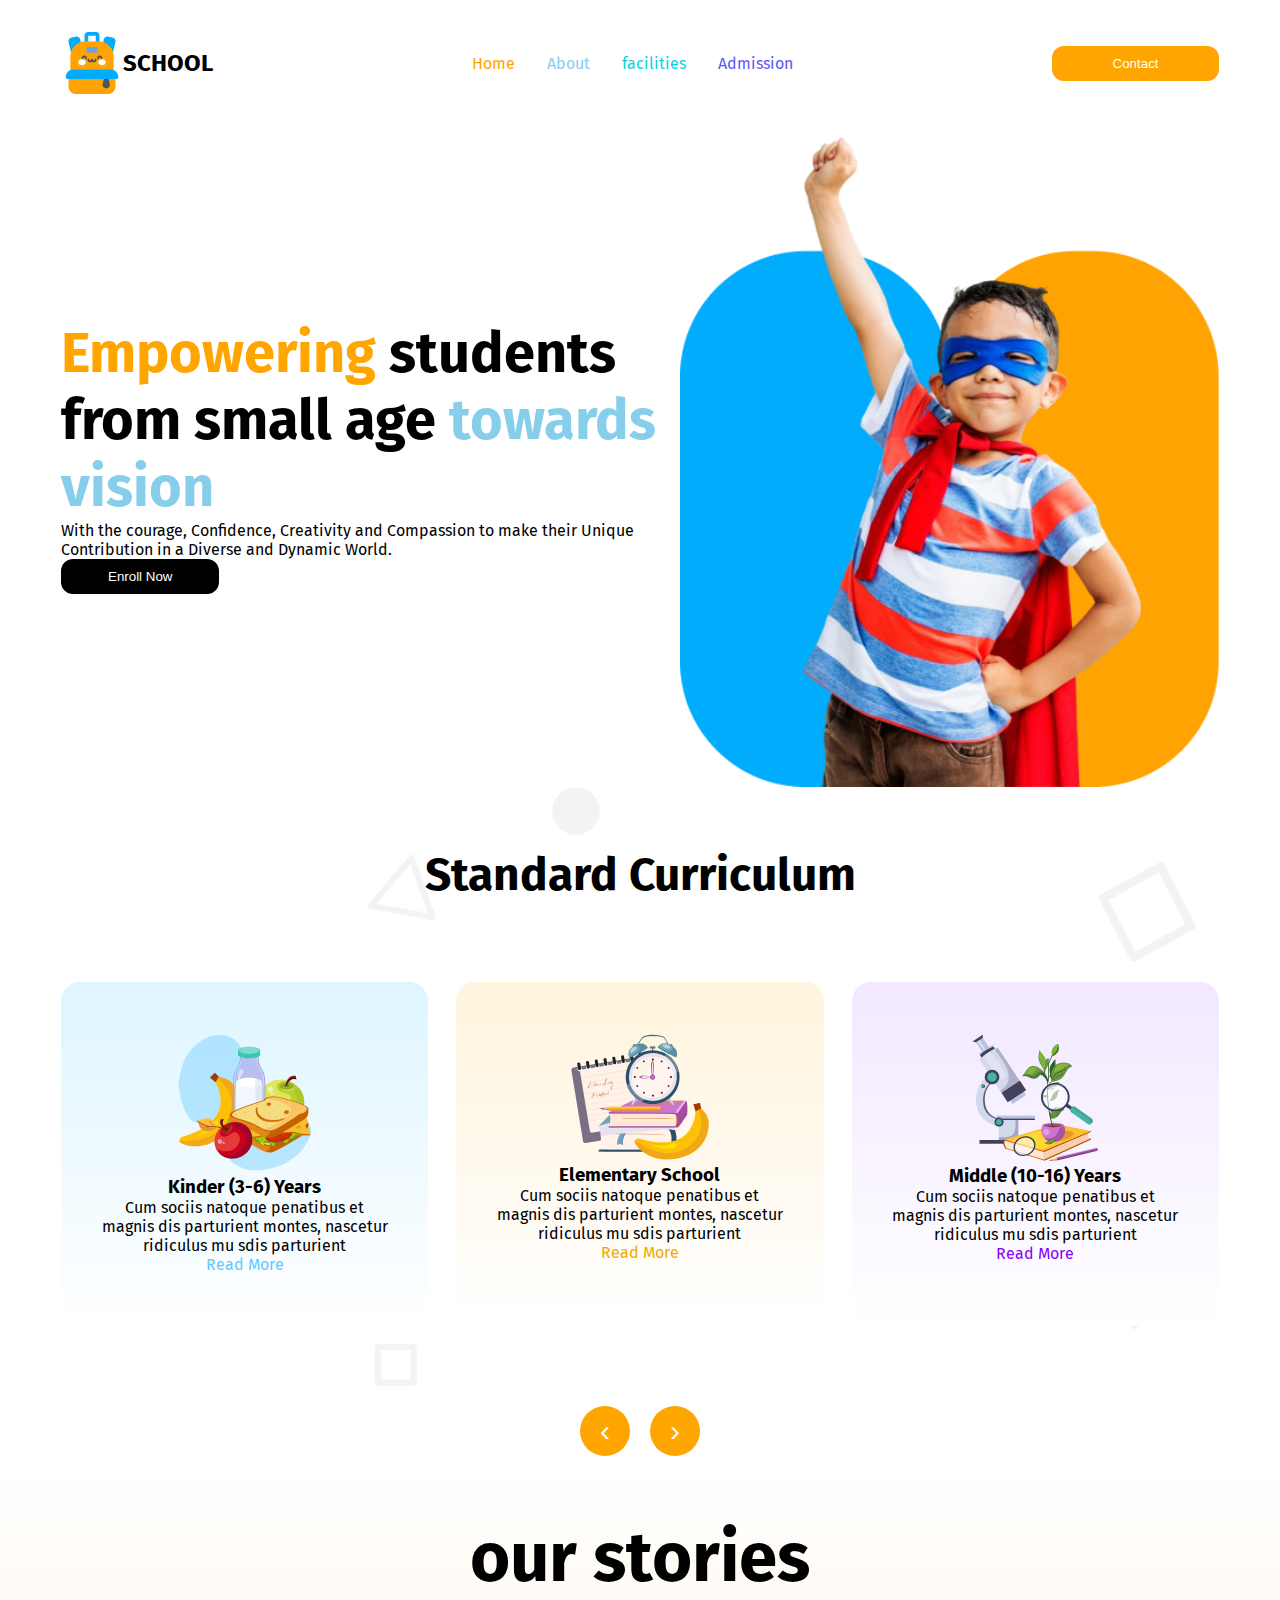
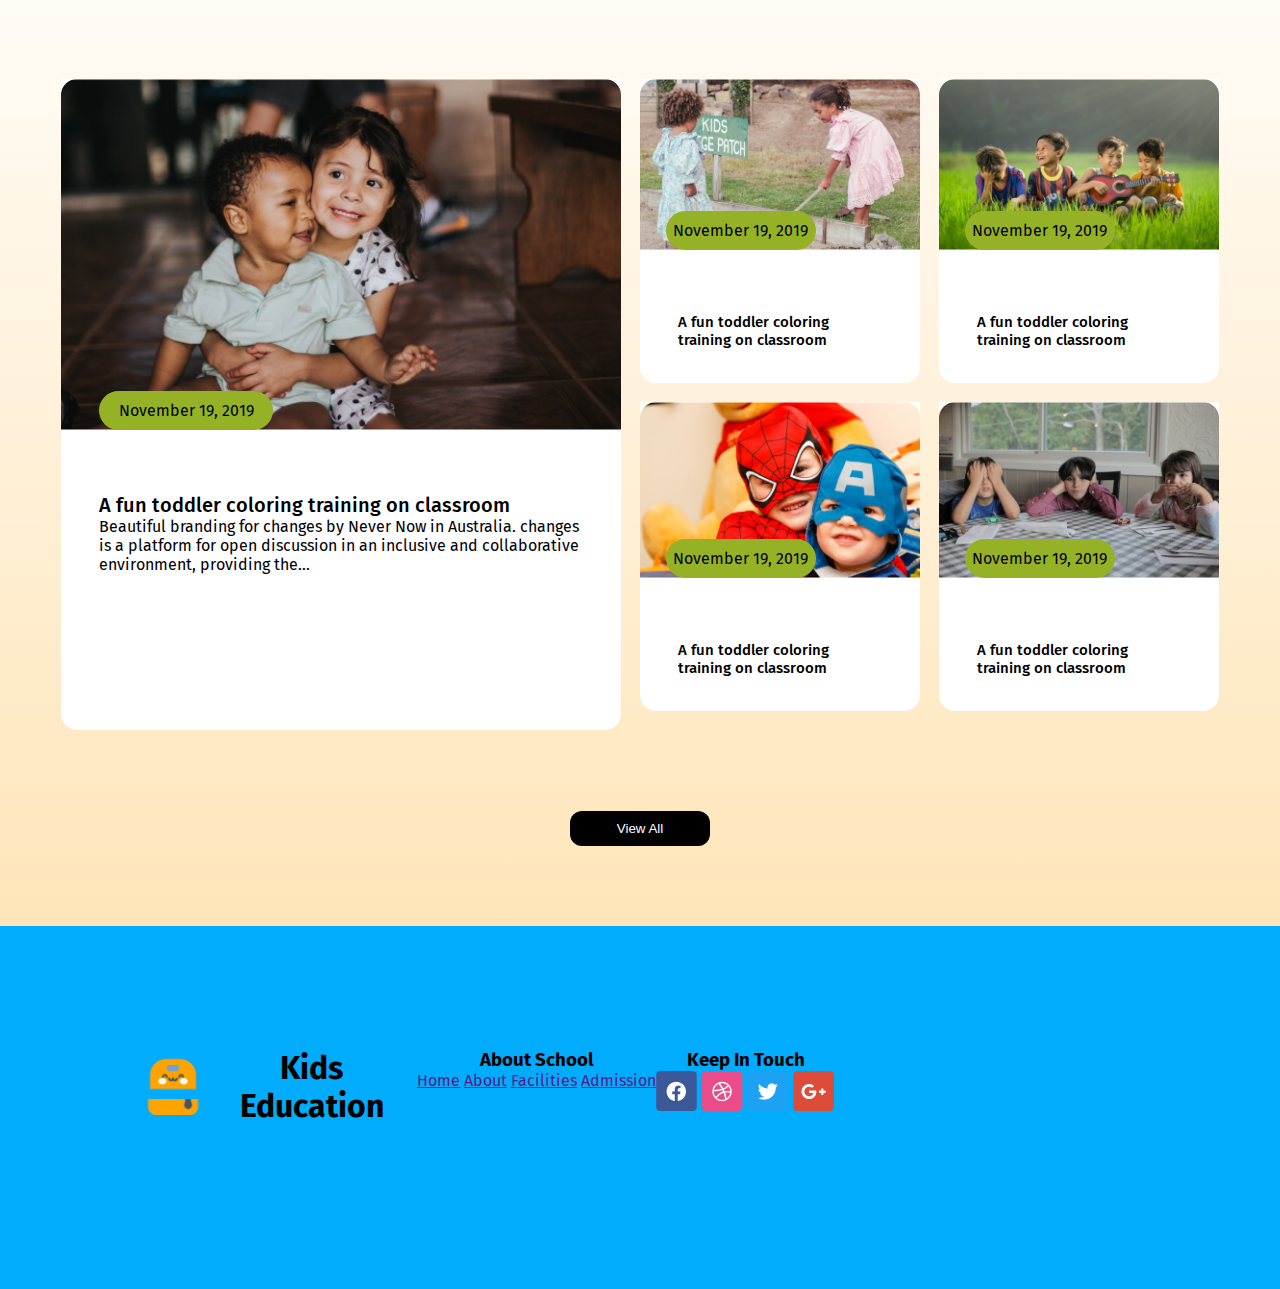
==== index.html @ e62cd3e9 "deployed" ====
<!DOCTYPE html>
<html lang="en">

<head>
    <meta charset="UTF-8">
    <meta name="viewport" content="width=device-width, initial-scale=1.0">
    <title>Assignment-2</title>
    <link rel="stylesheet" href="style.css">
</head>

<body>
    <header>
        <nav class="nav-ber">
            <div class="logo"><img class="nav-img" src="images/logo.png" alt="logo">
                <h2 class="nav-title">SCHOOL</h2>
            </div>
            <ul class="school-more">
                <li><a class="home" href="home.com">Home</a></li>
                <li><a class="about" href="about.com">About</a></li>
                <li><a class="facilities" href="facilities.com">facilities</a></li>
                <li><a class="admission" href="admission.com">Admission</a></li>
            </ul>
            <button class="btn-1">Contact</button>
        </nav>
    </header>


    <main>
        <section class="banner">
            <div class="banner-box">
                <h3 class="banner-title"><span class="title-1">Empowering</span> students from small age <span
                        class="title-2">towards vision</span></h3>
                <p class="banner-description">With the courage, Confidence, Creativity and Compassion to make their
                    Unique Contribution in a Diverse and Dynamic World.</p>
                <button class="btn-2">Enroll Now</button>
            </div>
            <img class="banner-img" src="images/hero-kids.png" alt="child">
        </section>



        <section class="curriculum">
            <h2 class="curriculum-title">Standard Curriculum</h2>
            <div class="curriculum-description">
                <div class="curriculum-1">
                    <img src="images/kinder.png" alt=""></img>
                    <h3>Kinder (3-6) Years</h3>
                    <p>Cum sociis natoque penatibus et magnis
                        dis parturient montes, nascetur ridiculus
                        mu sdis parturient</p>
                    <a class="kinder" href="kinder.com">Read More</a>
                </div>
                <div class="curriculum-2">
                    <img src="images/elementary.png" alt=""></img>
                    <h3>Elementary School</h3>
                    <p>Cum sociis natoque penatibus et magnis
                        dis parturient montes, nascetur ridiculus
                        mu sdis parturient</p>
                    <a class="elementary" href="elementary.com">Read More</a>
                </div>
                <div class="curriculum-3">
                    <img src="images/middle.png" alt=""></img>
                    <h3>Middle (10-16) Years</h3>
                    <p>Cum sociis natoque penatibus et magnis
                        dis parturient montes, nascetur ridiculus
                        mu sdis parturient</p>
                    <a class="middle" href="middle.com">Read More</a>
                </div>
            </div>
            <div class="arrows">
                <button class="arrow">&#8249;</button>
                <button class="arrow">&#8250;</button>
            </div>
        </section>



        <section class="story">
            <div class="story-heading">
                <h2>our stories</h2>
            </div>
            <div class="stories">
                <div class="story-1">
                    <div class="story-img"><img src="images/story-1.png" alt=""></div>
                    <div class="date date-1">
                        <p>November 19, 2019</p>
                    </div>
                    <div class="story-description">
                        <a class="story-description-0" href="">A fun toddler coloring training on
                            classroom</a>
                        <p>Beautiful branding for changes by Never Now in Australia.
                            changes is a platform for open discussion in an inclusive and
                            collaborative environment, providing the...</p>
                    </div>
                </div>
                <div class="story-2">
                    <div class="story-img"><img src="images/story-2.png" alt=""></div>
                    <div class="date">
                        <p>November 19, 2019</p>
                    </div>
                    <div class="story-description story-description-1"><a href="">A fun toddler coloring training on
                            classroom</a></div>
                </div>
                <div class="story-3">
                    <div class="story-img"><img src="images/story-3.png" alt=""></div>
                    <div class="date">
                        <p>November 19, 2019</p>
                    </div>
                    <div class="story-description story-description-1"><a href="">A fun toddler coloring training on
                            classroom</a></div>
                </div>
                <div class="story-4">
                    <div class="story-img"><img src="images/story-4.png" alt=""></div>
                    <div class="date">
                        <p>November 19, 2019</p>
                    </div>
                    <div class="story-description story-description-1"><a href="">A fun toddler coloring training on
                            classroom</a></div>
                </div>
                <div class="story-5">
                    <div class="story-img"><img src="images/story-5.png" alt=""></div>
                    <div class="date">
                        <p>November 19, 2019</p>
                    </div>
                    <div class="story-description story-description-1"><a href="">A fun toddler coloring training on
                            classroom</a></div>
                </div>
            </div>
            <div class="story-btn">
                <button class="btn-3">View All</button>
            </div>
        </section>
    </main>



    <footer class="school-footer">
        <div class="footer-description">
            <img src="images/logo.png" alt="">
            <h1>Kids Education</h1>
        </div>

        <div class="footer-about">
            <h3>About School</h3>
            <a href="">Home</a>
            <a href="">About</a>
            <a href="">Facilities</a>
            <a href="">Admission</a>
        </div>
        <div class="footer-link">
            <h3>Keep In Touch</h3>
            <a href=""><img src="images/fb.png" alt=""></a>
            <a href=""><img src="images/dribble.png" alt=""></a>
            <a href=""><img src="images/twitter.png" alt=""></a>
            <a href=""><img src="images/google+.png" alt=""></a>
    </footer>


</body>

</html>
---- style.css ----
@import url('https://fonts.googleapis.com/css2?family=Fira+Sans:ital,wght@0,100;0,200;0,300;0,400;0,500;0,600;0,700;0,800;0,900;1,100;1,200;1,300;1,400;1,500;1,600;1,700;1,800;1,900&family=Quicksand:wght@300..700&display=swap');
*{
    margin: 0;
    padding: 0;
}

body{
    font-family: "Fira Sans", serif;
}


/*nav ber*/


.nav-ber{
    max-width: 1158px;
    margin: 0 auto;
    display: flex;
    margin: 2rem auto;
    align-items: center;
    justify-content: space-between;
}
.logo{
    display: flex;
    align-items: center;
}
.school-more{
    display: flex;
    gap: 2rem;
}
nav ul li{
    list-style: none;
}
nav ul a{
    text-decoration: none;
}
.btn-1{
    color: white;
    background-color: orange;
    padding: 10px 60.5px;
    border: none;
    border-radius: 12px;
}
.home{
    color: orange;
}
.about{
    color: skyblue;
}
.facilities{
    color: #05D4DF;
}
.admission{
    color: #5D58EF;
}




/*banner*/

.banner{
    max-width: 1158px;
    margin: 0 auto;
    display: flex;
    padding: 2rem auto;
    align-items: center;
    justify-content: center;
}
.banner-title{
    font-size: 3.5rem;
}
.title-1{
    color: orange;
}
.title-2{
    color: skyblue;
}
.btn-2, .btn-3{
    color: white;
    background-color: black;
    padding: 10px 47px;
    border: none;
    border-radius: 12px;
}
.banner-img{
    width: 100%;
}



@media screen and (max-width: 576px) {
     .nav-ber, .banner .school-more{
        flex-direction: column;
    }
     }



/*curriculum*/

.curriculum{
    max-width: 1158px;
    margin: 0 auto;
    background-image: url(images/bg.png);

}
.curriculum-title{
    text-align: center;
    padding-top: 60px;
    padding-bottom: 80px;
    font-size: 46px;
}
.curriculum-description{
    display: flex;
    gap: 28px;
}
.curriculum-1{
    background: linear-gradient(180deg, #DEF5FF, #FFFFFF);
    padding: 52px 40px;
    text-align: center;
    border-radius: 19px;
}
.curriculum-2{
    background: linear-gradient(180deg, #FFF4DC, #FFFFFF);
    padding: 52px 40px;
    text-align: center;
    border-radius: 19px;
}
.curriculum-3{
    background: linear-gradient(180deg, #F2E8FF, #FFFFFF);
    padding: 52px 40px;
    text-align: center;
    border-radius: 19px;
}
.curriculum a{
    text-decoration: none;
}
.kinder{
    color: #64C8FF;
}
.elementary{
    color: #F0AA00;
}
.middle{
    color: #8700FF;
}
.arrows{
    display: flex;
    justify-content: center;
    align-items: center;
    gap: 20px;
    padding-top: 80px;
}
.arrow {
    border-radius: 30px;
    border: none;
    background-color: orange;
    color: white;
    width: 50px;
    height: 50px;
    font-size: 30px;
}

/*story*/

/*.story{
    padding: 120px 141px 60px;
    background-image: url(images/bg.png);
    border: saddlebrown solid 5px;
    background:linear-gradient(white, #ffe5b9)
}
.stories{
    border: solid darkgoldenrod 5px;
    display: flex;
}
.story-1, .story-2, .story-3, .story-4, .story-5, .story-heading, .story-btn{
    border: solid black 2px;
}
.story-heading{
    text-align: center;
}
.story-1, .story-2, .story-3, .story-4, .story-5{
    background-color: white;
}
.extra-stories{
    border: solid firebrick 5px;
    display: grid;
    grid-template-columns: repeat(2, 1fr);
}
.story-1{
    width: 500px;
}
.story-2, .story-3, .story-4, .story-5{
    width: 265px;
}
.story-img{
    width: 100%;
}
.date{
    position: absolute;
    background-color: #95B226;
    text-align: center;
    border-radius: 47px;
    width: 174px;
}
.story-btn{
    border: #01ACFD solid;
    padding-top: 80px;
    text-align: center;
    color: white;
}
.btn-3{
    color: white;
    background-color: black;
    padding: 10px 47px;
    border: none;
    border-radius: 12px;
}*/


.story{
    background:linear-gradient(white, #ffe5b9);
    margin: 0 auto;
}
.stories{
    display: grid;
    grid-template-columns: 2fr 1fr 1fr;
    justify-content: center;
    gap: 19px;
    max-width: 1158px;
    margin: 0 auto;
    /*position: relative;*/
}
/*.story-1, .story-2, .story-3, .story-4, .story-5{
    border: solid seagreen;
}*/
.story-img > img{
    width: 100%;
    border-radius: 16px 16px 0 0;
    padding-bottom: 20px;
}
.story-1{
    grid-row: 1/ span 3;
    position: relative;
            
}
.story-heading, .story-btn{
    text-align: center;
    padding-top: 60px;
    padding-bottom: 80px;
    font-size: 46px;
}
.story-1, .story-2, .story-3, .story-4, .story-5{
    background-color: white;
    border-radius: 0 0 16px 16px;
    /*position: relative;*/
} 
.story-description > a{
    text-decoration: none;
    color: black;
}

.story-description{
    padding: 0 38px 34px 38px;
}
.story-description-0{
    font-weight: 500;
    font-size: 20px;
}
.story-description-0 > p{
    padding-top: 20px;
}
.story-description-1{
    font-weight: 500;
    font-size: 15px;
}
.date{
    position: relative;
    left: 2vw;
    top: -7vh;
    background-color: #95B226;
    text-align: center;
    border-radius: 47px;
    width: 150px;
    padding: 10px 0;
}
.date-1{
    position: relative;
    left: 3vw;
    top: -7vh;
    background-color: #95B226;
    text-align: center;
    border-radius: 47px;
    width: 174px;
    padding: 10px 0;
}
/*footer*/
footer{
    max-width: 1158px;
    text-align: center;
    display: inline;
}
.school-footer{
    display: flex;
    background-color: #01ACFD;
    padding: 123px 228px 174px 140px;
}
.footer-description{
    display: flex;
}
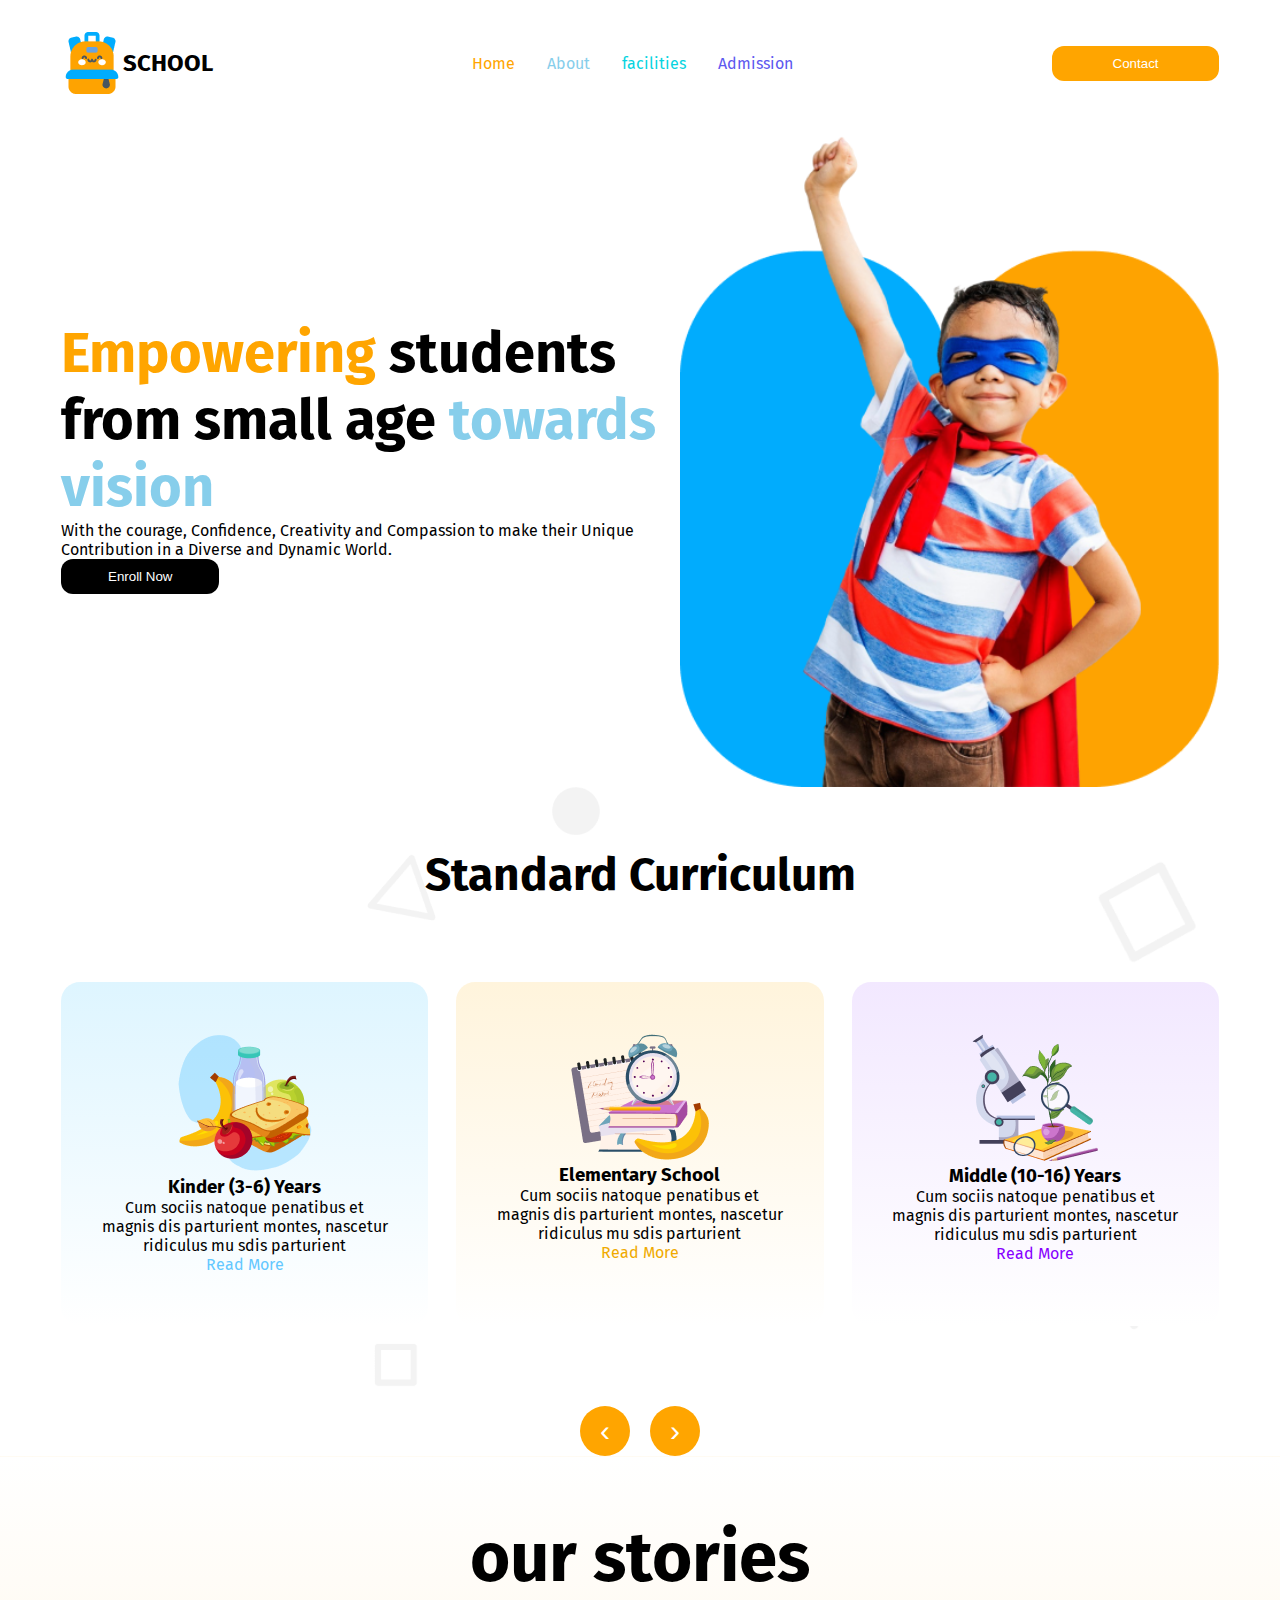
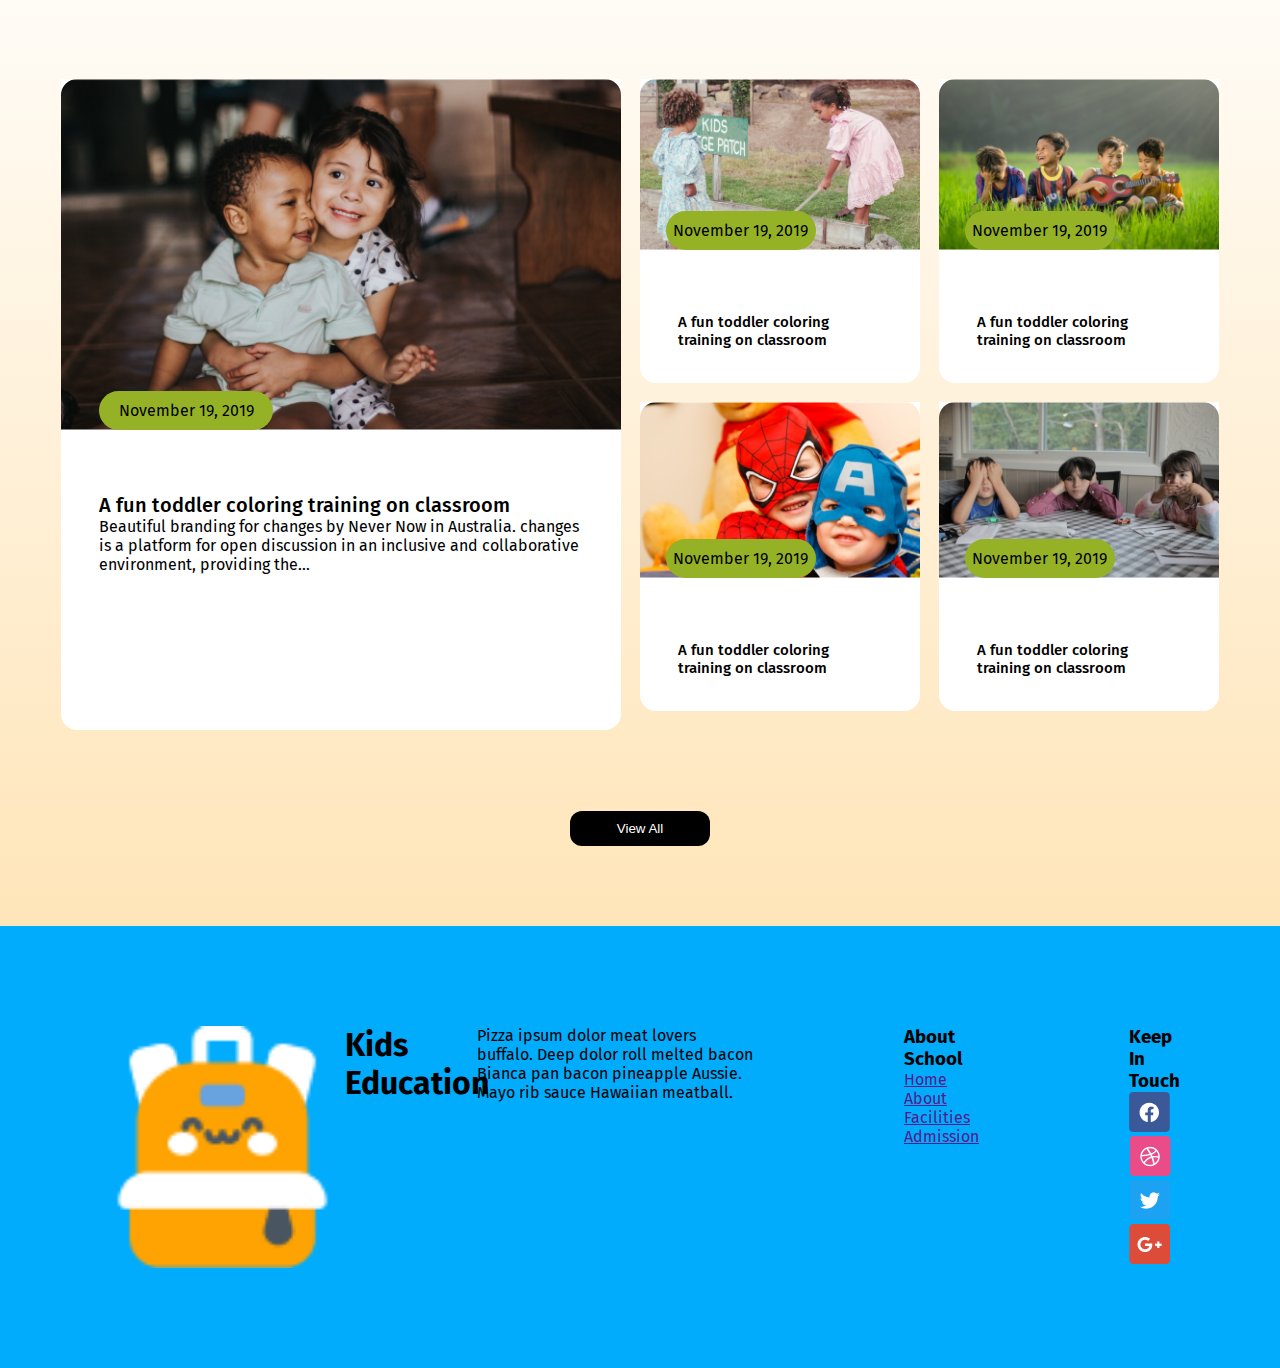
==== commit 26c54903: "deployed" ====
--- a/index.html
+++ b/index.html
@@ -136,8 +136,13 @@
 
     <footer class="school-footer">
         <div class="footer-description">
-            <img src="images/logo.png" alt="">
+            <img src="images/fi_15371027.png" alt="">
             <h1>Kids Education</h1>
+        </div>
+        <div>
+            <p>Pizza ipsum dolor meat lovers buffalo. Deep dolor roll melted bacon Bianca pan bacon pineapple Aussie.
+                Mayo
+                rib sauce Hawaiian meatball.</p>
         </div>
 
         <div class="footer-about">
--- a/style.css
+++ b/style.css
@@ -90,9 +90,17 @@
 
 
 @media screen and (max-width: 576px) {
-     .nav-ber, .banner .school-more{
-        flex-direction: column;
-    }
+
+    .nav-ber{
+        max-width: 357px;
+        margin: 0px auto;
+    }
+     .nav-title, .school-more, .btn-1{
+        display: none;
+     }
+     .banner{
+        flex-direction: column-reverse;
+     }
      }
 
 
@@ -161,66 +169,22 @@
     height: 50px;
     font-size: 30px;
 }
+@media screen and (max-width: 576px) {
+    .curriculum-description{
+        flex-direction: column;
+        gap: 20px;
+    }
+
+}
 
 /*story*/
 
-/*.story{
-    padding: 120px 141px 60px;
+
+.story{
     background-image: url(images/bg.png);
-    border: saddlebrown solid 5px;
-    background:linear-gradient(white, #ffe5b9)
-}
-.stories{
-    border: solid darkgoldenrod 5px;
-    display: flex;
-}
-.story-1, .story-2, .story-3, .story-4, .story-5, .story-heading, .story-btn{
-    border: solid black 2px;
-}
-.story-heading{
-    text-align: center;
-}
-.story-1, .story-2, .story-3, .story-4, .story-5{
-    background-color: white;
-}
-.extra-stories{
-    border: solid firebrick 5px;
-    display: grid;
-    grid-template-columns: repeat(2, 1fr);
-}
-.story-1{
-    width: 500px;
-}
-.story-2, .story-3, .story-4, .story-5{
-    width: 265px;
-}
-.story-img{
-    width: 100%;
-}
-.date{
-    position: absolute;
-    background-color: #95B226;
-    text-align: center;
-    border-radius: 47px;
-    width: 174px;
-}
-.story-btn{
-    border: #01ACFD solid;
-    padding-top: 80px;
-    text-align: center;
-    color: white;
-}
-.btn-3{
-    color: white;
-    background-color: black;
-    padding: 10px 47px;
-    border: none;
-    border-radius: 12px;
-}*/
-
-
-.story{
     background:linear-gradient(white, #ffe5b9);
+    background-size: cover;
+    background-position: center;
     margin: 0 auto;
 }
 .stories{
@@ -232,9 +196,6 @@
     margin: 0 auto;
     /*position: relative;*/
 }
-/*.story-1, .story-2, .story-3, .story-4, .story-5{
-    border: solid seagreen;
-}*/
 .story-img > img{
     width: 100%;
     border-radius: 16px 16px 0 0;
@@ -295,17 +256,39 @@
     width: 174px;
     padding: 10px 0;
 }
+@media screen and (max-width: 576px) { 
+    .stories{
+        grid-template-columns: 1fr 1fr;
+    .story-1{
+        display: none;
+    }
+    }
+}
 /*footer*/
+/*footer{
+    margin: 0 auto;
+    text-align: center;
+    display: inline;
+}
+.school-footer{
+    display: flex;
+    background-color: #01ACFD;
+    max-width: 1158px;
+    padding: 123px 228px 174px 140px;
+}
+.footer-description{
+    display: flex;
+}*/
 footer{
-    max-width: 1158px;
-    text-align: center;
-    display: inline;
-}
-.school-footer{
-    display: flex;
     background-color: #01ACFD;
-    padding: 123px 228px 174px 140px;
+    display: flex;
+    gap: 150px;
+    padding: 100px;
 }
 .footer-description{
     display: flex;
+}
+.footer-about{
+    display: flex;
+    flex-direction: column;
 }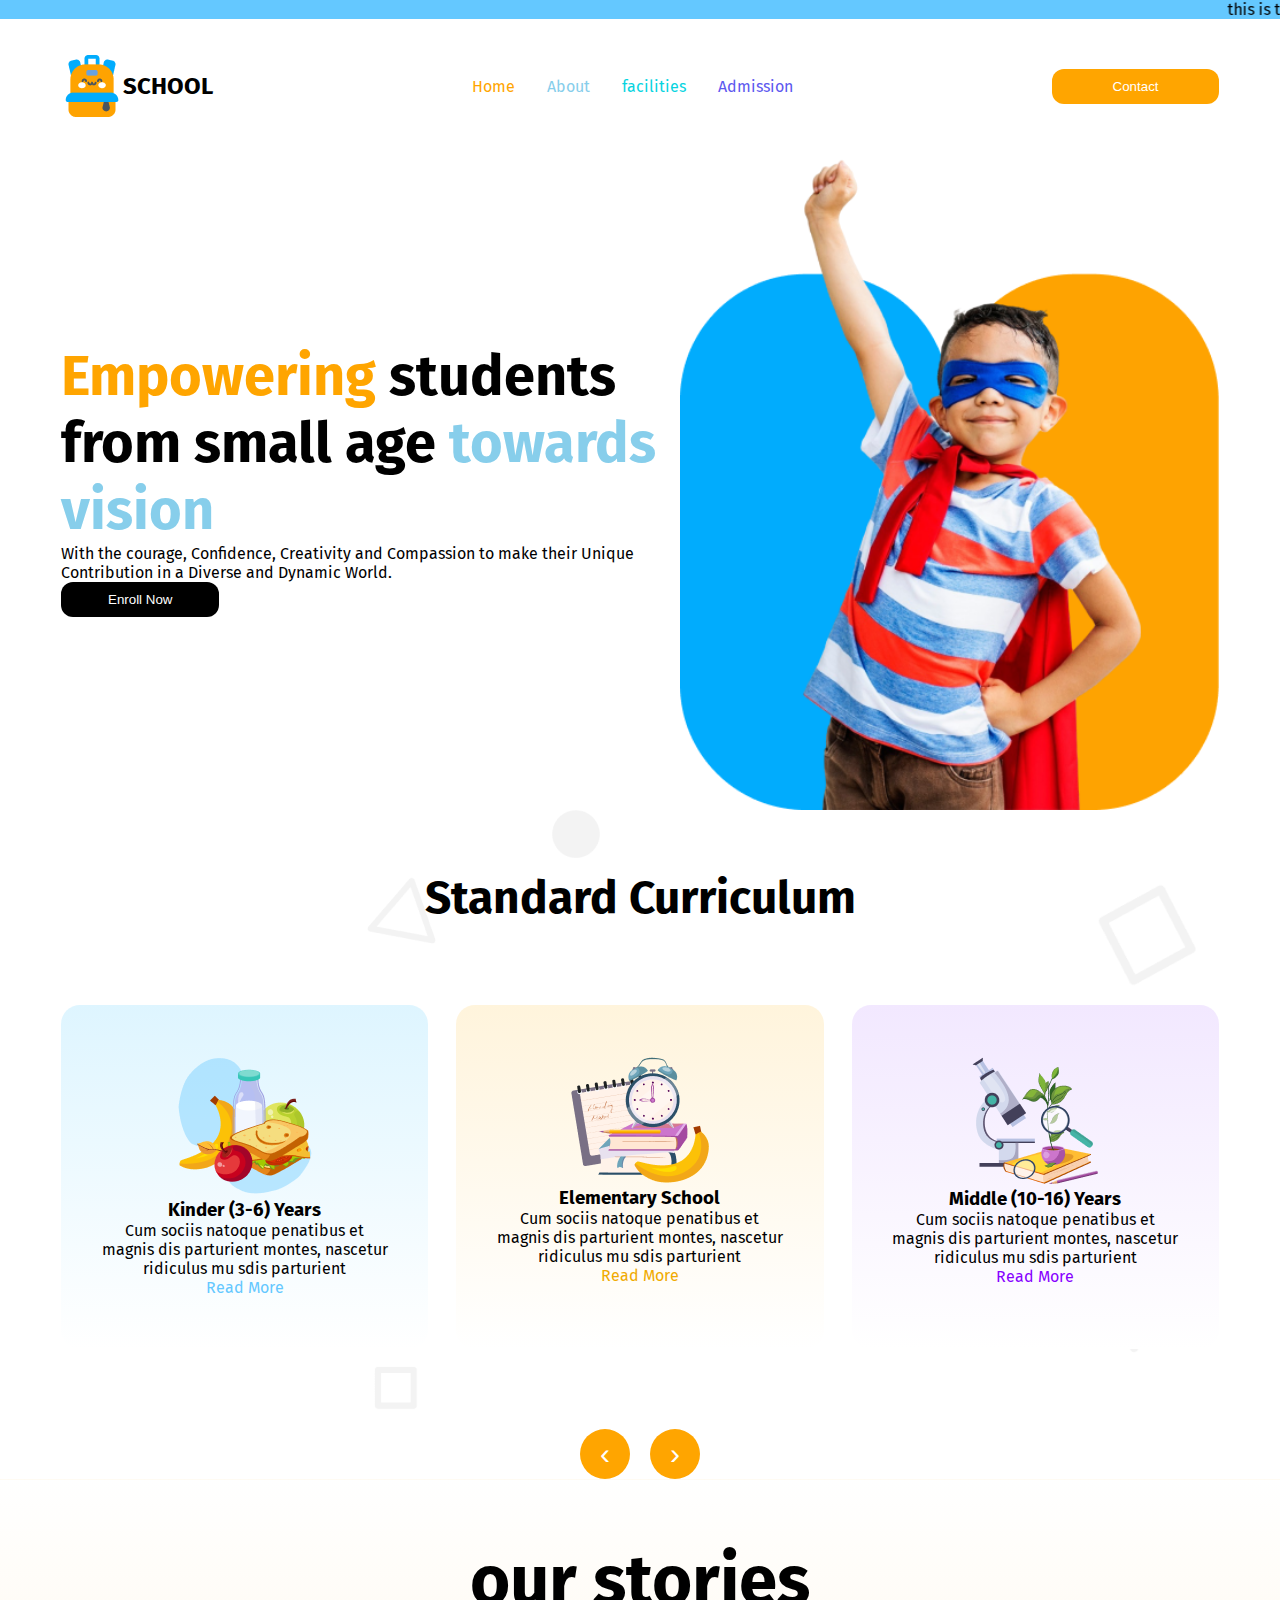
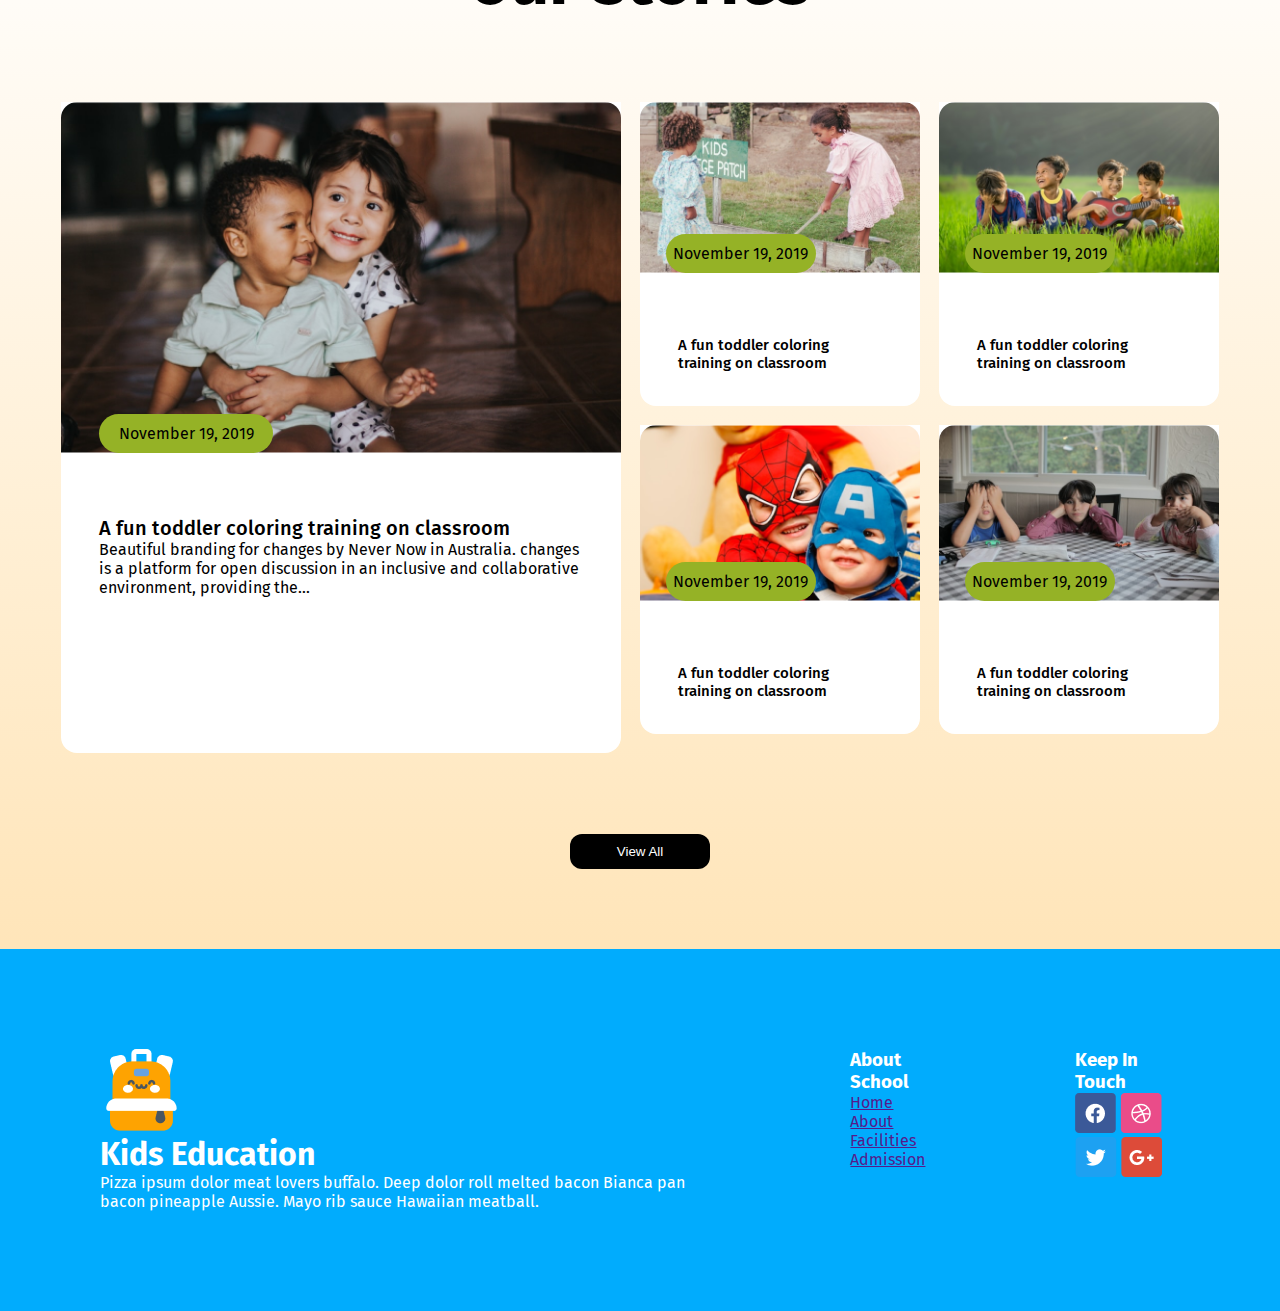
==== commit 95924964: "deployed" ====
--- a/index.html
+++ b/index.html
@@ -10,6 +10,7 @@
 
 <body>
     <header>
+        <marquee behavior="" direction="">this is tamim</marquee>
         <nav class="nav-ber">
             <div class="logo"><img class="nav-img" src="images/logo.png" alt="logo">
                 <h2 class="nav-title">SCHOOL</h2>
@@ -134,30 +135,33 @@
 
 
 
-    <footer class="school-footer">
-        <div class="footer-description">
-            <img src="images/fi_15371027.png" alt="">
-            <h1>Kids Education</h1>
+    <footer class="footer">
+        <div class="school-footer">
+
+            <div class="footer-description">
+                <img src="images/fi_15371027.png" alt="">
+                <h1>Kids Education</h1>
+                <p>Pizza ipsum dolor meat lovers buffalo. Deep dolor roll melted bacon Bianca pan bacon pineapple
+                    Aussie.
+                    Mayo
+                    rib sauce Hawaiian meatball.</p>
+            </div>
+
+            <div class="footer-about">
+                <h3>About School</h3>
+                <a href="">Home</a>
+                <a href="">About</a>
+                <a href="">Facilities</a>
+                <a href="">Admission</a>
+            </div>
+            <div class="footer-links">
+                <h3>Keep In Touch</h3>
+                <a href=""><img src="images/fb.png" alt=""></a>
+                <a href=""><img src="images/dribble.png" alt=""></a>
+                <a href=""><img src="images/twitter.png" alt=""></a>
+                <a href=""><img src="images/google+.png" alt=""></a>
+            </div>
         </div>
-        <div>
-            <p>Pizza ipsum dolor meat lovers buffalo. Deep dolor roll melted bacon Bianca pan bacon pineapple Aussie.
-                Mayo
-                rib sauce Hawaiian meatball.</p>
-        </div>
-
-        <div class="footer-about">
-            <h3>About School</h3>
-            <a href="">Home</a>
-            <a href="">About</a>
-            <a href="">Facilities</a>
-            <a href="">Admission</a>
-        </div>
-        <div class="footer-link">
-            <h3>Keep In Touch</h3>
-            <a href=""><img src="images/fb.png" alt=""></a>
-            <a href=""><img src="images/dribble.png" alt=""></a>
-            <a href=""><img src="images/twitter.png" alt=""></a>
-            <a href=""><img src="images/google+.png" alt=""></a>
     </footer>
 
 
--- a/style.css
+++ b/style.css
@@ -8,6 +8,9 @@
     font-family: "Fira Sans", serif;
 }
 
+marquee{
+    background-color: #64C8FF;
+}
 
 /*nav ber*/
 
@@ -100,6 +103,14 @@
      }
      .banner{
         flex-direction: column-reverse;
+        max-width: 357px;
+        margin: 0px auto;
+     }
+     .banner-box{
+        text-align: center;
+     }
+     marquee{
+        display: none;
      }
      }
 
@@ -170,11 +181,18 @@
     font-size: 30px;
 }
 @media screen and (max-width: 576px) {
+    .curriculum{
+        max-width: 357px;
+        margin: 0px auto;
+    }
+    
     .curriculum-description{
         flex-direction: column;
-        gap: 20px;
-    }
-
+        gap: 40px;
+    }
+    .arrows{
+        display: none;
+    }
 }
 
 /*story*/
@@ -257,11 +275,27 @@
     padding: 10px 0;
 }
 @media screen and (max-width: 576px) { 
+    .story{
+        margin: 0px auto;
+    }
     .stories{
+        max-width: 357px;
         grid-template-columns: 1fr 1fr;
     .story-1{
         display: none;
     }
+    .date{
+        width: 50px;
+        font-size: 10px;
+        border-radius: 10px;
+        padding: 5px 0;
+        position: relative;
+        left: 5vw;
+        top: -8vh;
+    }
+    .story-description{
+        padding: 0 38px 34px 25px;
+    }
     }
 }
 /*footer*/
@@ -279,16 +313,16 @@
 .footer-description{
     display: flex;
 }*/
-footer{
+.school-footer{
     background-color: #01ACFD;
     display: flex;
     gap: 150px;
     padding: 100px;
 }
-.footer-description{
-    display: flex;
-}
+.footer-description, .footer-about, .footer-links{
+    color: white;
+} 
 .footer-about{
     display: flex;
     flex-direction: column;
-}+}
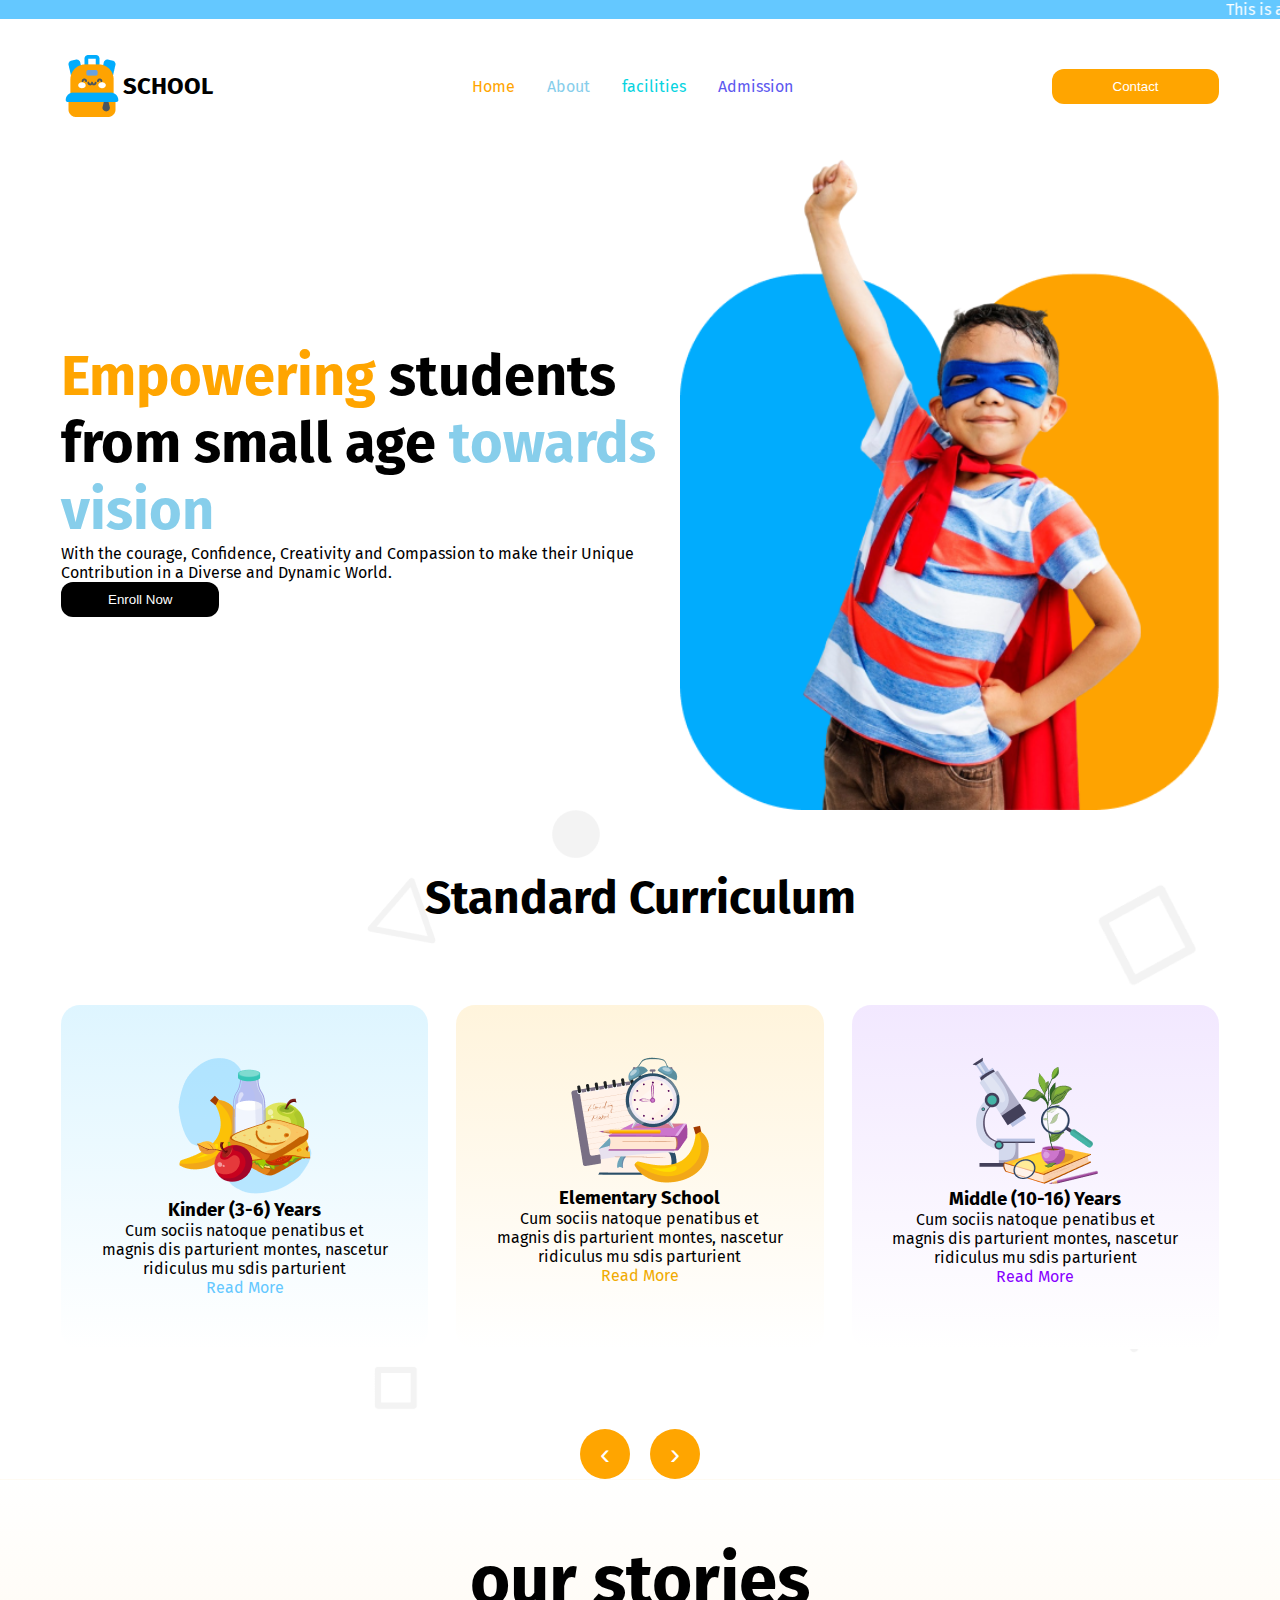
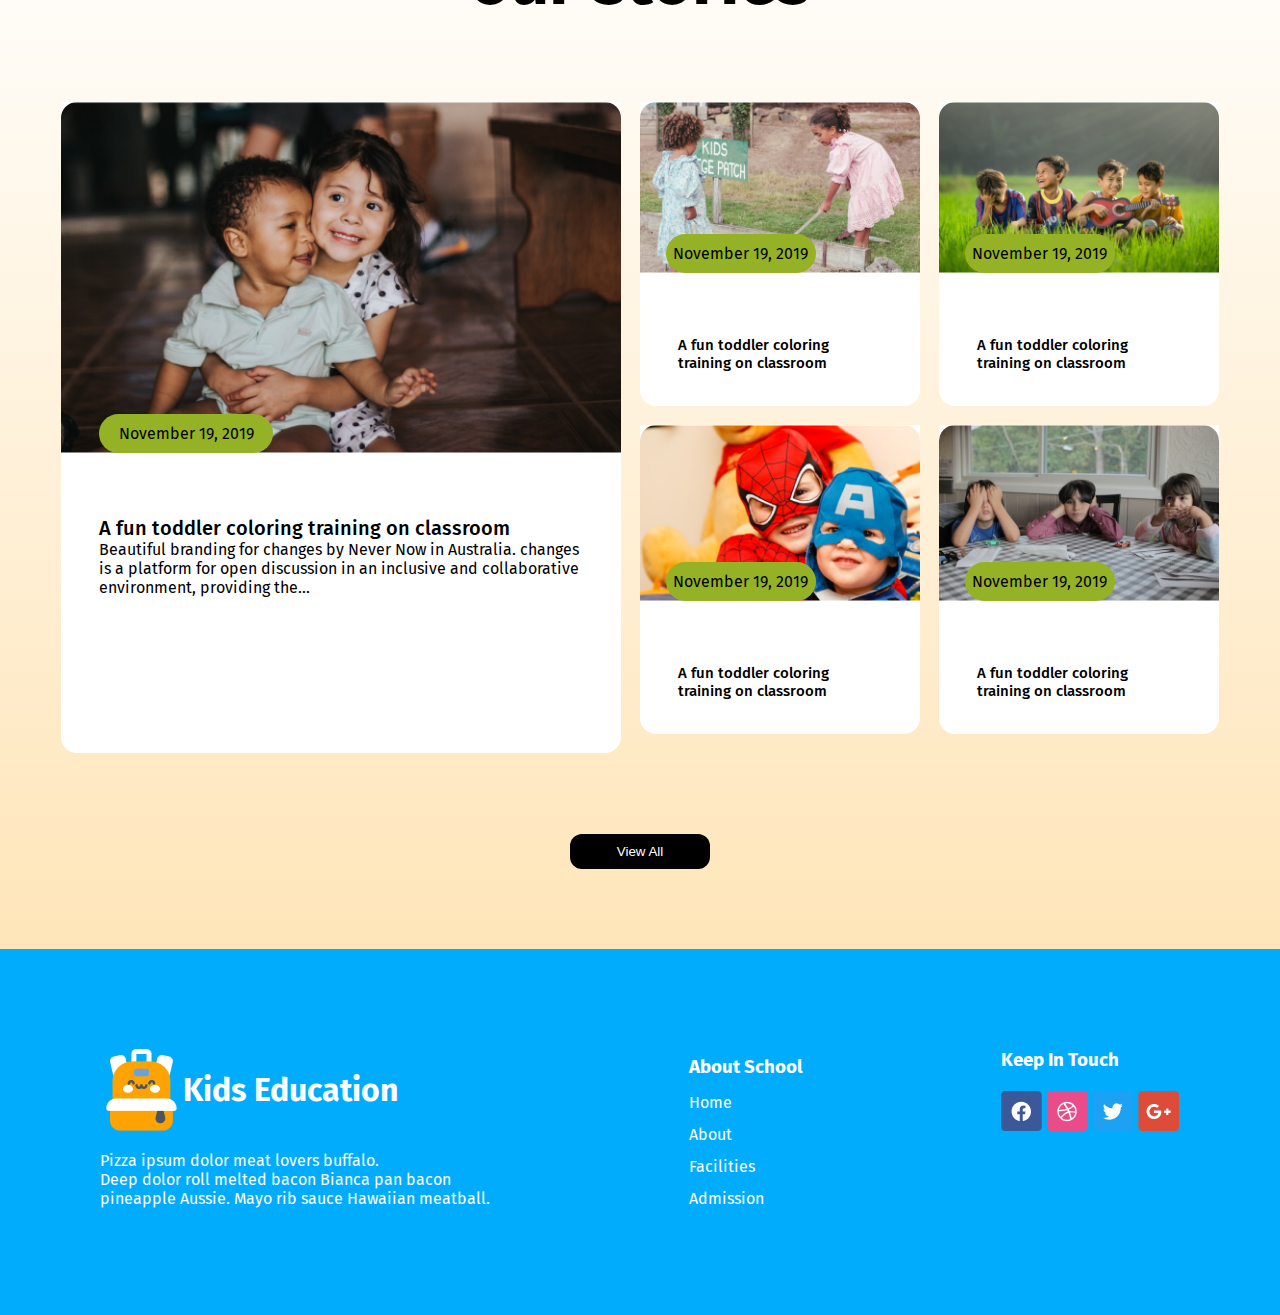
==== commit 0644cde4: "deployed" ====
--- a/index.html
+++ b/index.html
@@ -10,7 +10,7 @@
 
 <body>
     <header>
-        <marquee behavior="" direction="">this is tamim</marquee>
+        <marquee behavior="" direction="">This is a Project of HTML and CSS made by Rafi Tamim.</marquee>
         <nav class="nav-ber">
             <div class="logo"><img class="nav-img" src="images/logo.png" alt="logo">
                 <h2 class="nav-title">SCHOOL</h2>
@@ -139,9 +139,11 @@
         <div class="school-footer">
 
             <div class="footer-description">
-                <img src="images/fi_15371027.png" alt="">
-                <h1>Kids Education</h1>
-                <p>Pizza ipsum dolor meat lovers buffalo. Deep dolor roll melted bacon Bianca pan bacon pineapple
+                <div class="janina"><img src="images/fi_15371027.png" alt="">
+                    <h1>Kids Education</h1>
+                </div>
+                <p>Pizza ipsum dolor meat lovers buffalo. <br>Deep dolor roll melted bacon Bianca pan bacon<br>
+                    pineapple
                     Aussie.
                     Mayo
                     rib sauce Hawaiian meatball.</p>
--- a/style.css
+++ b/style.css
@@ -10,6 +10,7 @@
 
 marquee{
     background-color: #64C8FF;
+    color: white;
 }
 
 /*nav ber*/
@@ -316,7 +317,7 @@
 .school-footer{
     background-color: #01ACFD;
     display: flex;
-    gap: 150px;
+    justify-content: space-between;
     padding: 100px;
 }
 .footer-description, .footer-about, .footer-links{
@@ -325,4 +326,24 @@
 .footer-about{
     display: flex;
     flex-direction: column;
-}
+    line-height: 2;
+}
+.footer-about> a{
+    text-decoration: none;
+    color: white;
+}
+.footer-links> h3{
+    padding-bottom: 20px;
+}
+.janina{
+    display: flex;
+    padding-bottom: 20px;
+    align-items: center;
+}
+
+@media screen and (max-width: 576px) {
+    .school-footer{
+        flex-direction: column;
+        gap: 40px;
+    }
+}
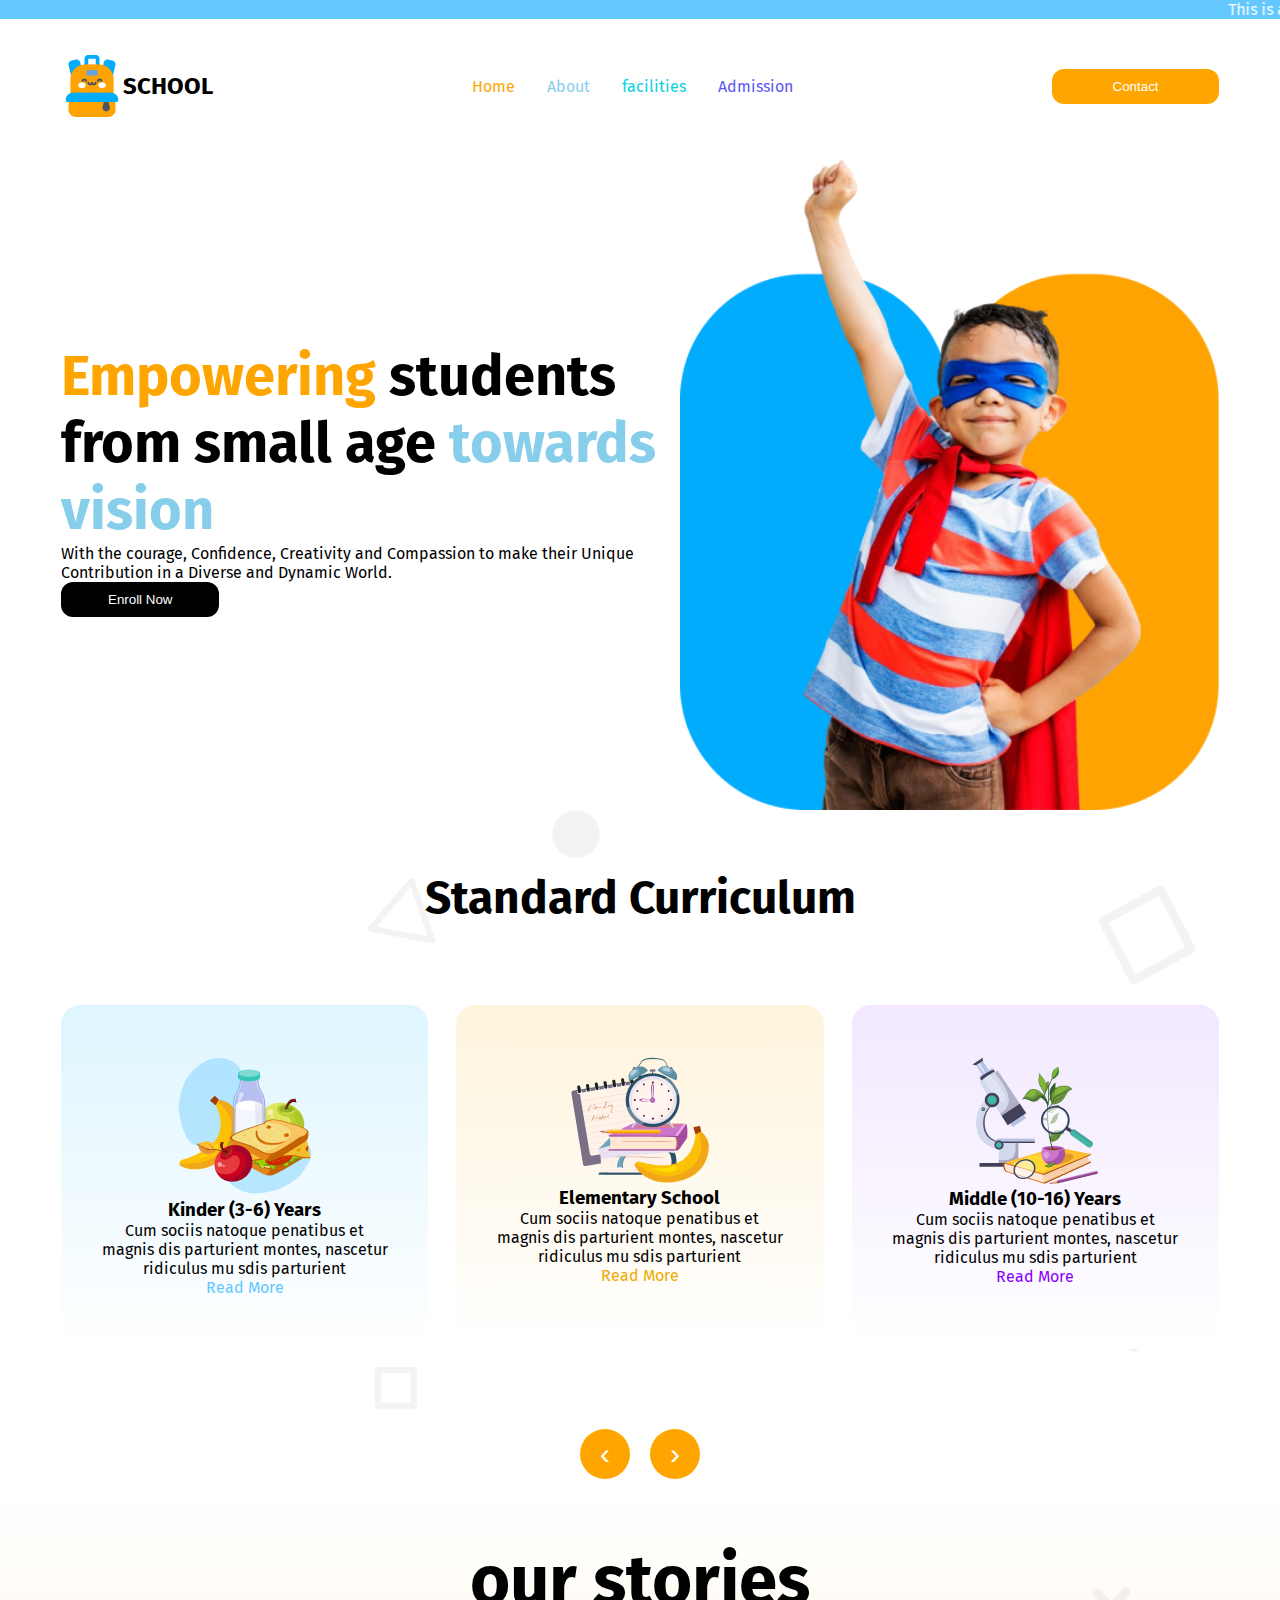
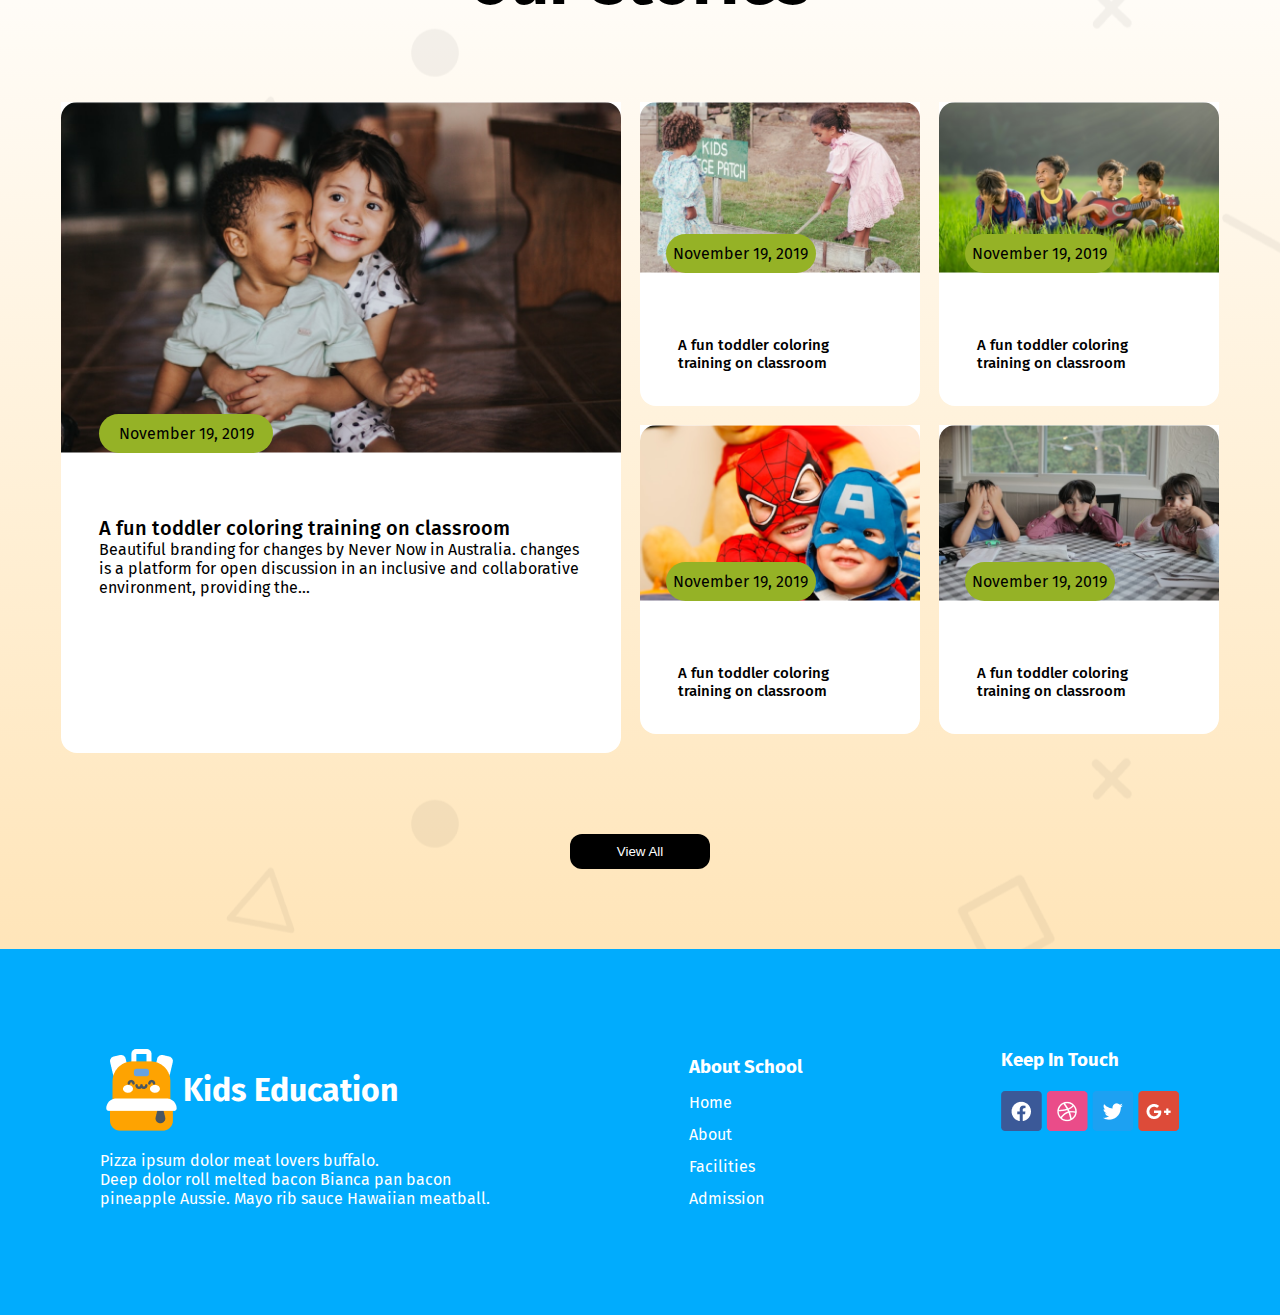
==== commit 3e48cb5b: "deployed" ====
--- a/index.html
+++ b/index.html
@@ -22,6 +22,11 @@
                 <li><a class="admission" href="admission.com">Admission</a></li>
             </ul>
             <button class="btn-1">Contact</button>
+            <div class="menu-icon">
+                <span></span>
+                <span></span>
+                <span></span>
+            </div>
         </nav>
     </header>
 
--- a/style.css
+++ b/style.css
@@ -90,6 +90,19 @@
 .banner-img{
     width: 100%;
 }
+.menu-icon {
+    display: none;
+    width: 35px;
+    height: 30px;
+}
+.menu-icon span {
+    display: block;
+    background: black;
+    height: 4px;
+    width: 100%;
+    border-radius: 2px;
+    margin: 6px 0;
+}
 
 
 
@@ -113,6 +126,9 @@
      marquee{
         display: none;
      }
+     .menu-icon{
+        display: block;
+     }
      }
 
 
@@ -200,11 +216,9 @@
 
 
 .story{
-    background-image: url(images/bg.png);
-    background:linear-gradient(white, #ffe5b9);
-    background-size: cover;
+    background: url(images/bg.png), linear-gradient(white, #ffe5b9);
     background-position: center;
-    margin: 0 auto;
+    padding: 0 auto;
 }
 .stories{
     display: grid;
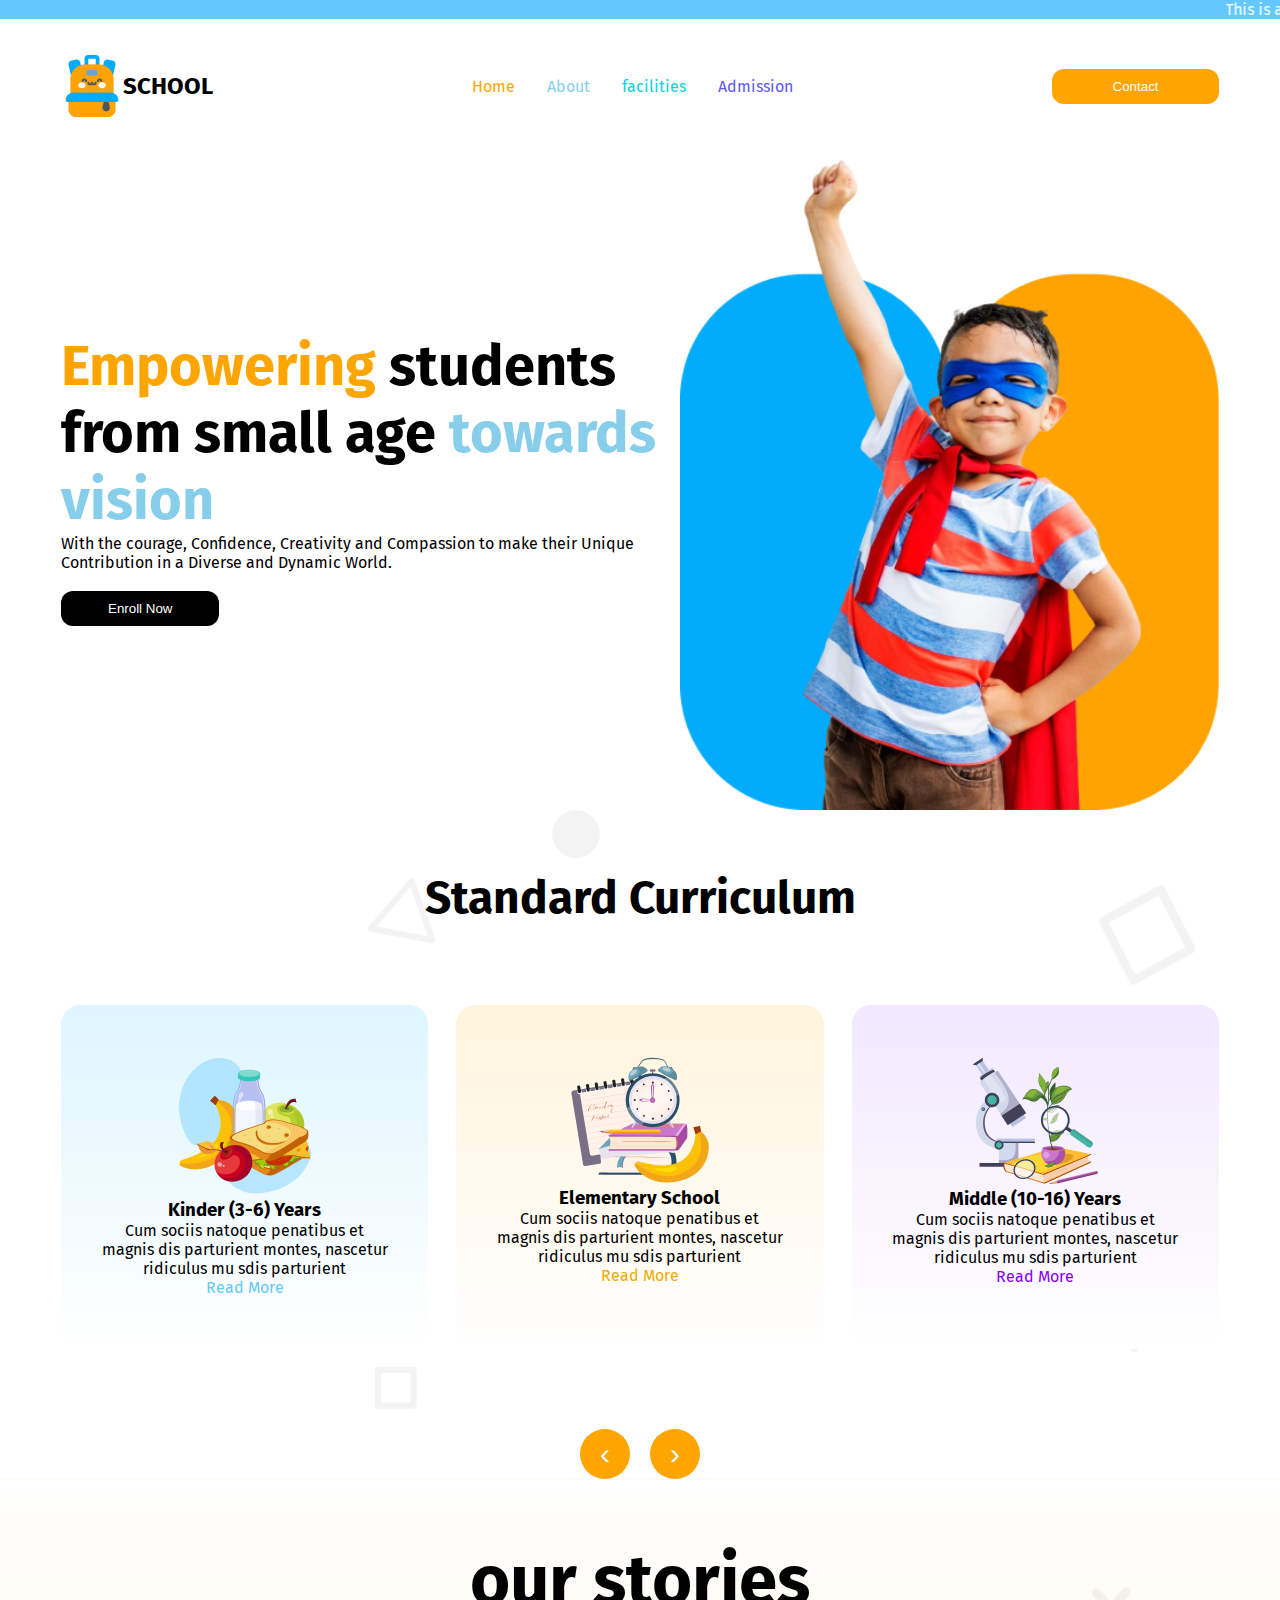
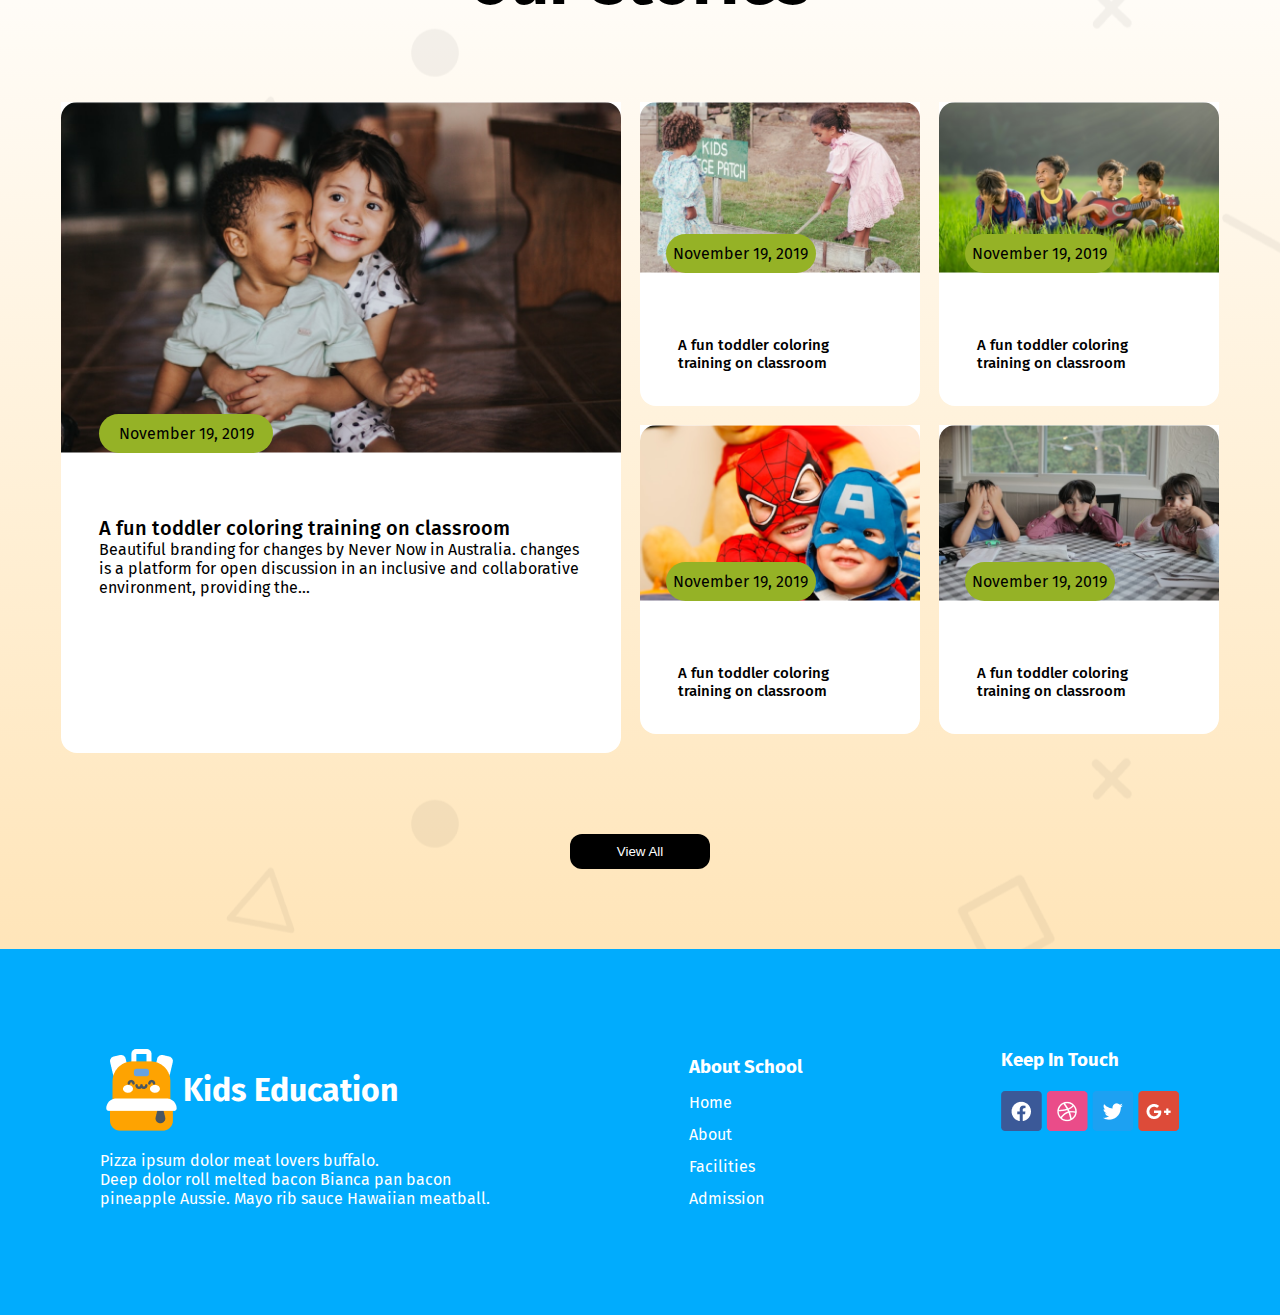
==== commit 6e53335a: "deployed" ====
--- a/index.html
+++ b/index.html
@@ -37,7 +37,7 @@
                 <h3 class="banner-title"><span class="title-1">Empowering</span> students from small age <span
                         class="title-2">towards vision</span></h3>
                 <p class="banner-description">With the courage, Confidence, Creativity and Compassion to make their
-                    Unique Contribution in a Diverse and Dynamic World.</p>
+                    Unique Contribution in a Diverse and Dynamic World.</p><br>
                 <button class="btn-2">Enroll Now</button>
             </div>
             <img class="banner-img" src="images/hero-kids.png" alt="child">
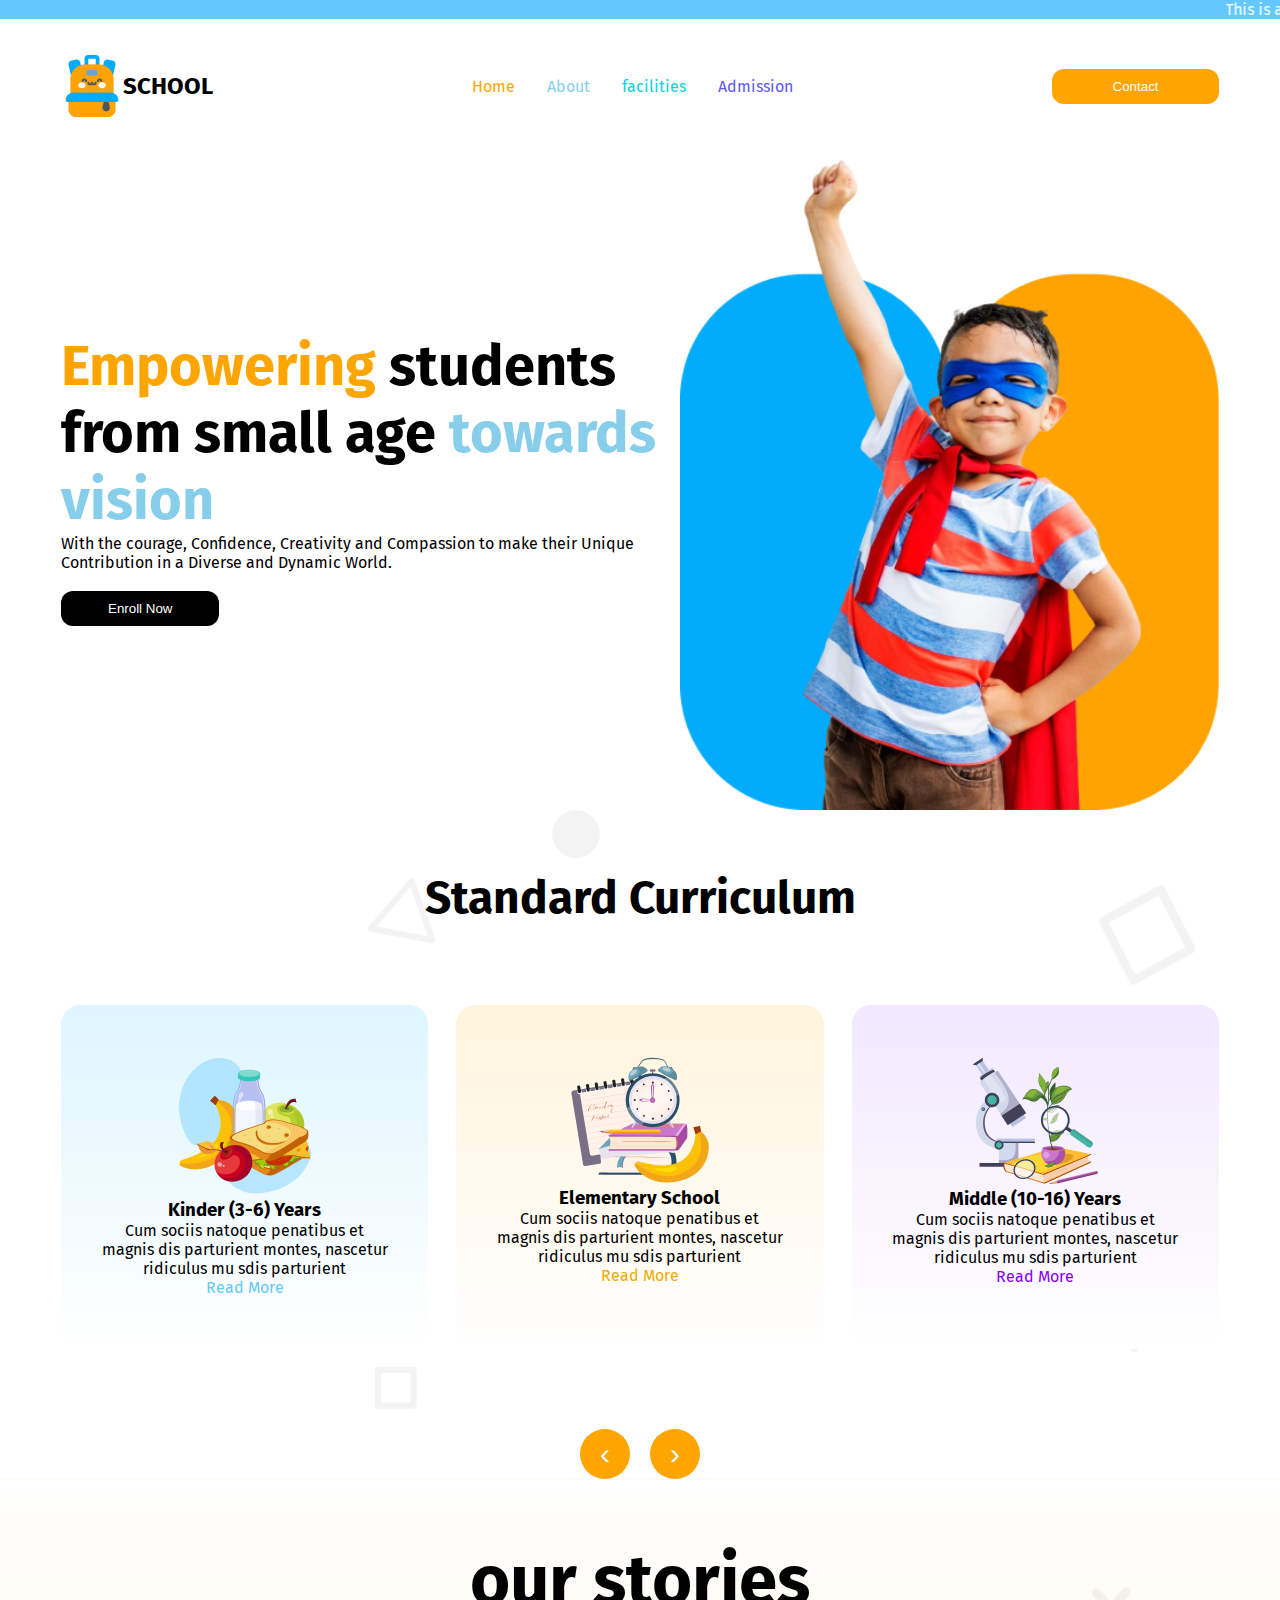
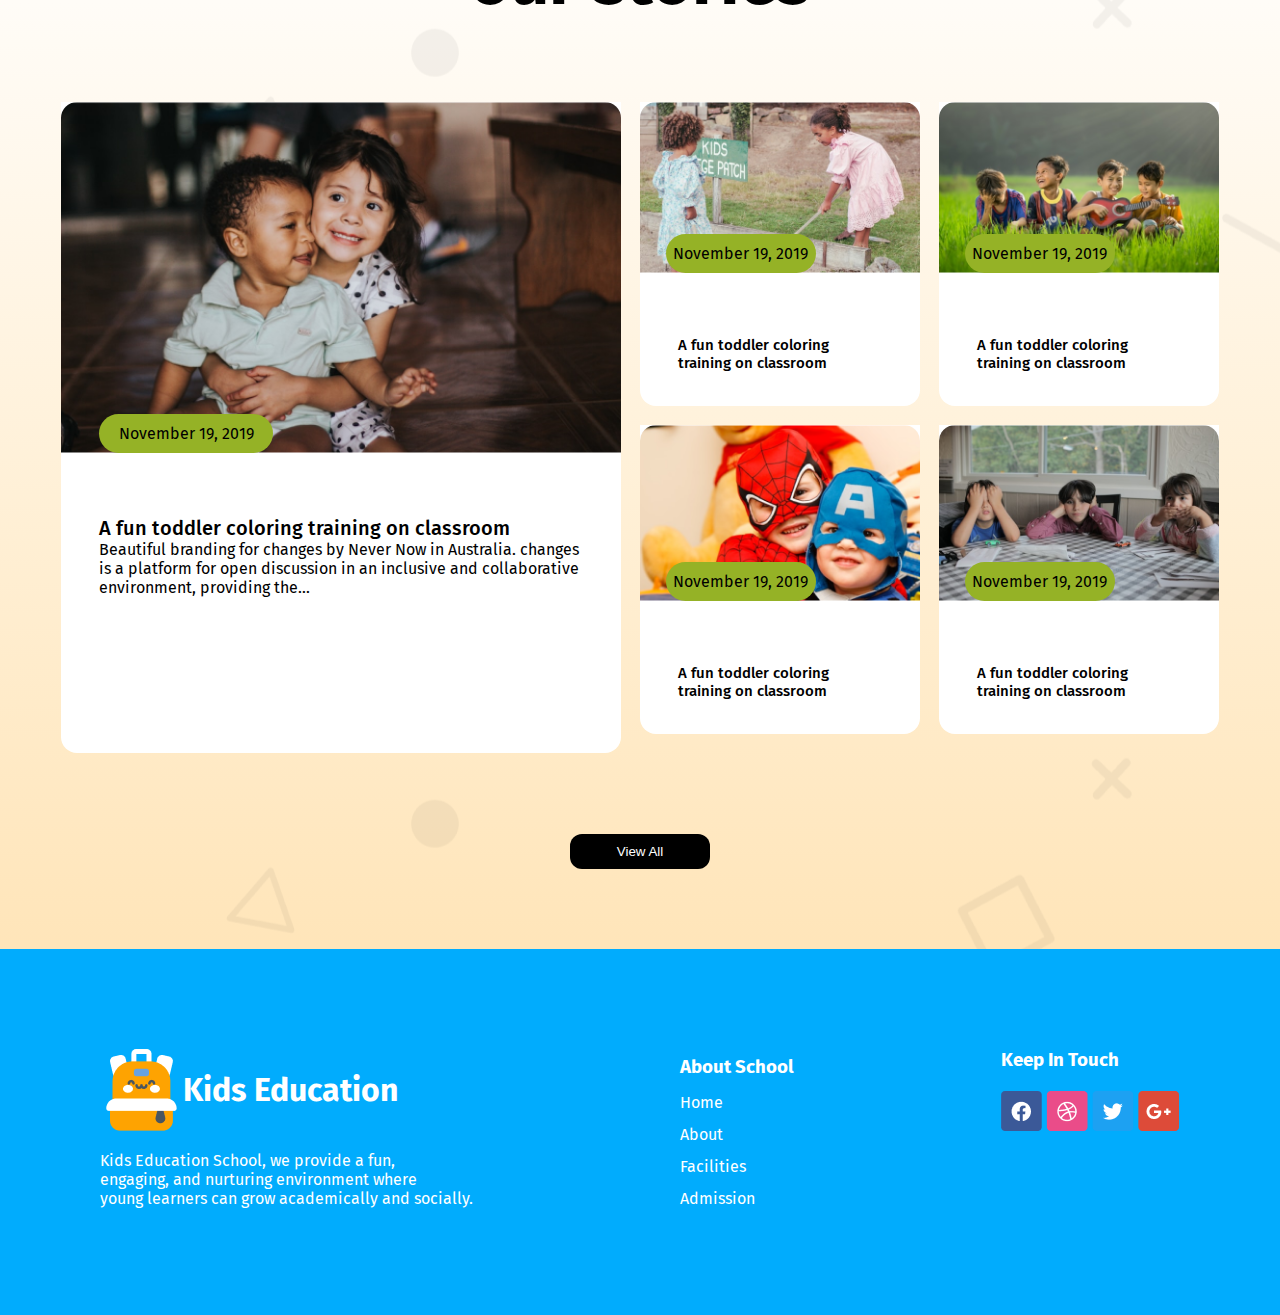
==== commit a920973f: "deployed" ====
--- a/index.html
+++ b/index.html
@@ -147,11 +147,9 @@
                 <div class="janina"><img src="images/fi_15371027.png" alt="">
                     <h1>Kids Education</h1>
                 </div>
-                <p>Pizza ipsum dolor meat lovers buffalo. <br>Deep dolor roll melted bacon Bianca pan bacon<br>
-                    pineapple
-                    Aussie.
-                    Mayo
-                    rib sauce Hawaiian meatball.</p>
+                <p>Kids Education School, we provide a fun,<br> engaging, and nurturing environment where<br> young
+                    learners
+                    can grow academically and socially.</p>
             </div>
 
             <div class="footer-about">
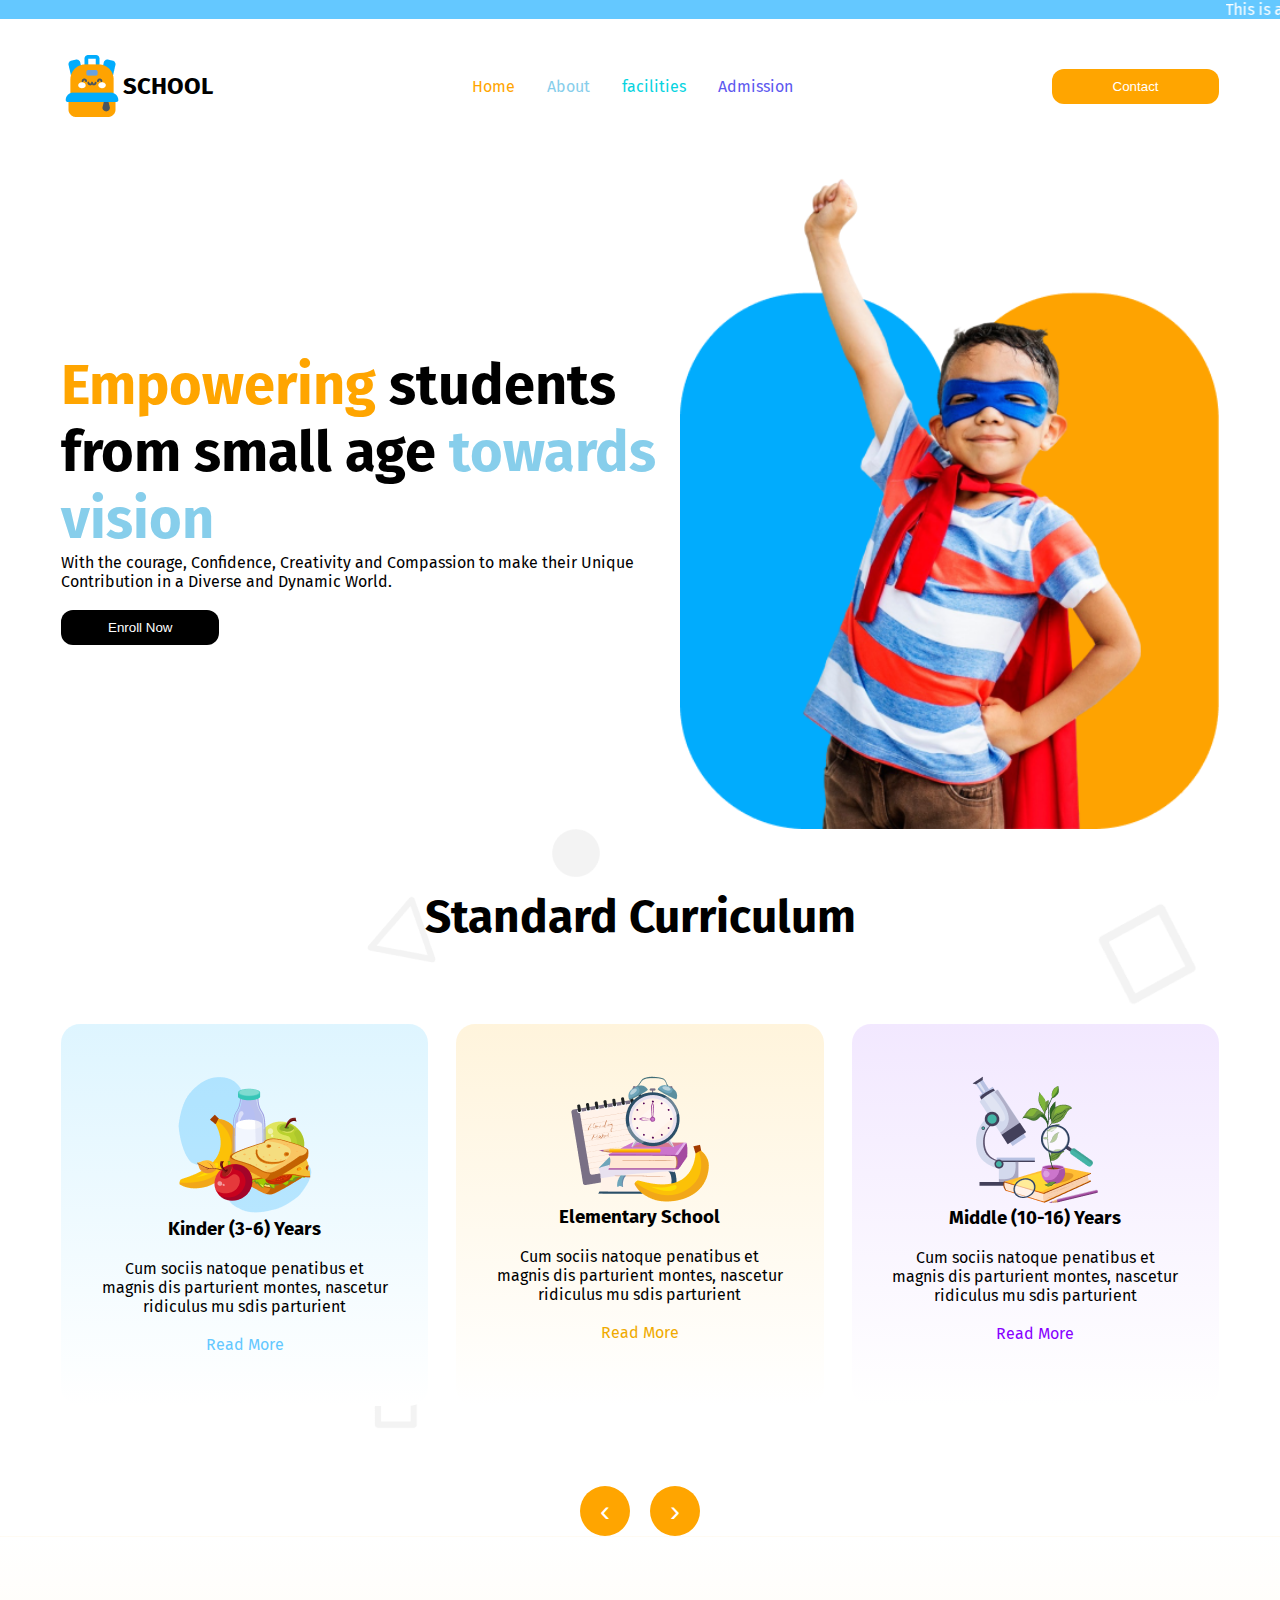
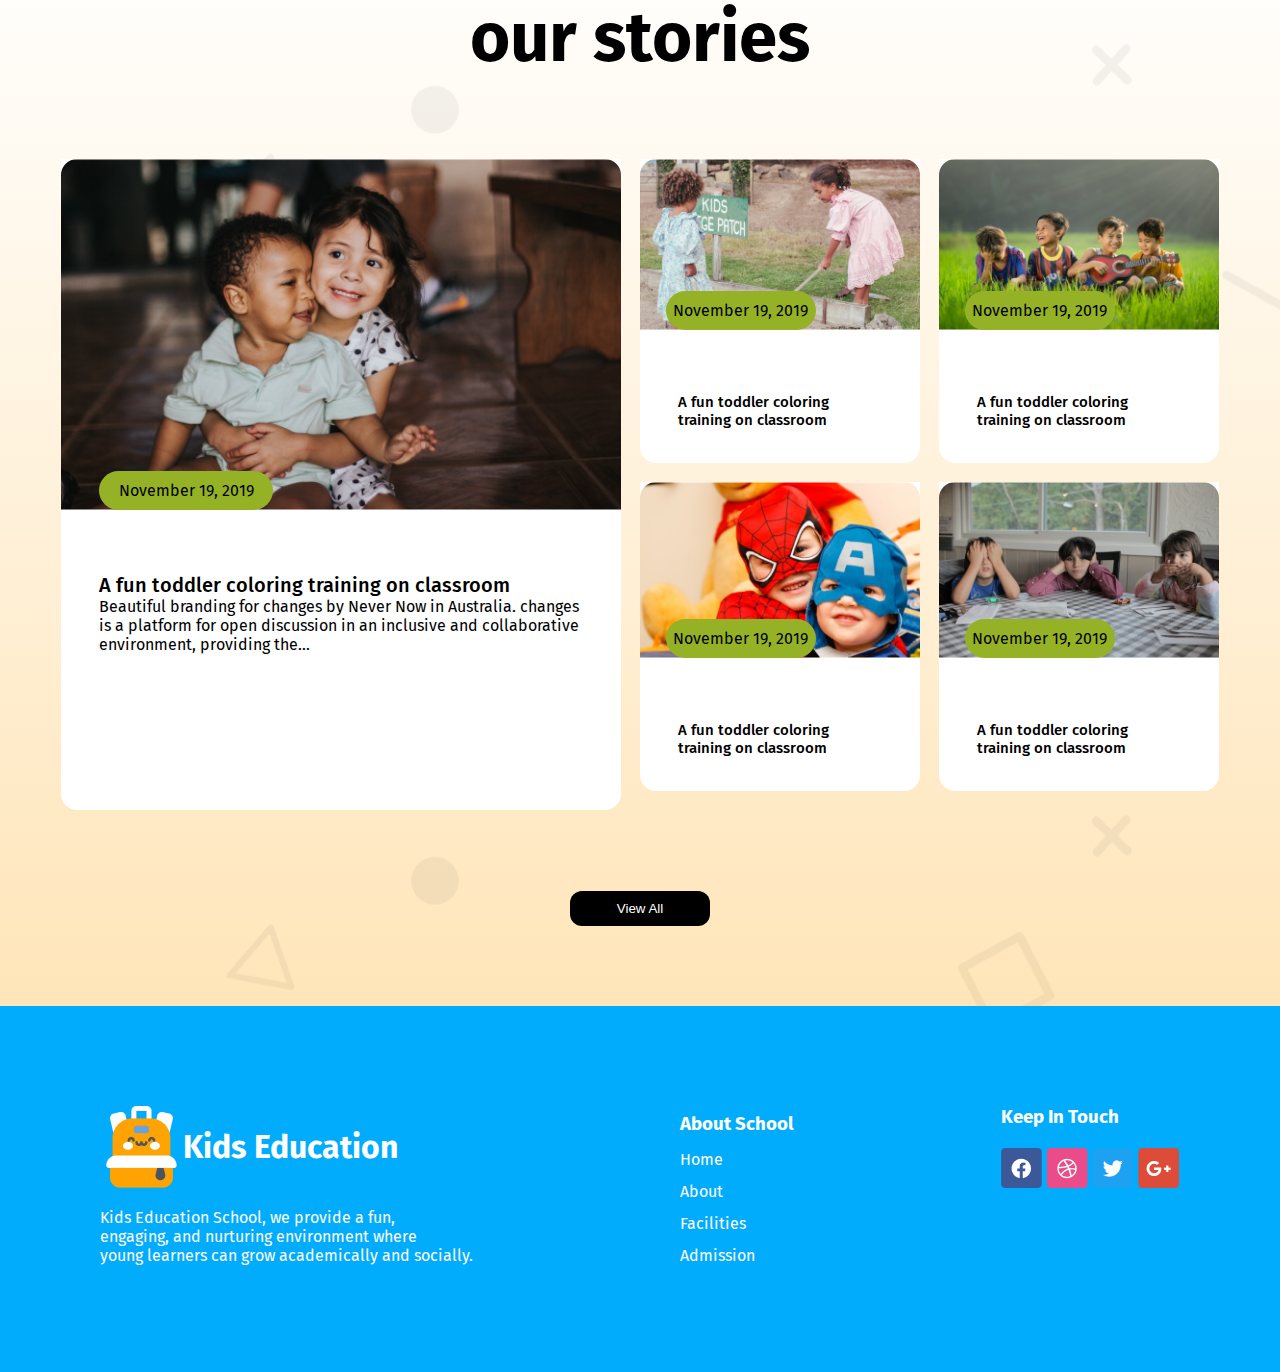
==== commit ba76f902: "deployed" ====
--- a/index.html
+++ b/index.html
@@ -29,6 +29,8 @@
             </div>
         </nav>
     </header>
+    <br>
+    <hr>
 
 
     <main>
@@ -49,27 +51,27 @@
             <h2 class="curriculum-title">Standard Curriculum</h2>
             <div class="curriculum-description">
                 <div class="curriculum-1">
-                    <img src="images/kinder.png" alt=""></img>
-                    <h3>Kinder (3-6) Years</h3>
+                    <img src="images/kinder.png" alt=""></img><br>
+                    <h3>Kinder (3-6) Years</h3><br>
                     <p>Cum sociis natoque penatibus et magnis
                         dis parturient montes, nascetur ridiculus
-                        mu sdis parturient</p>
+                        mu sdis parturient</p><br>
                     <a class="kinder" href="kinder.com">Read More</a>
                 </div>
                 <div class="curriculum-2">
-                    <img src="images/elementary.png" alt=""></img>
-                    <h3>Elementary School</h3>
+                    <img src="images/elementary.png" alt=""></img><br>
+                    <h3>Elementary School</h3><br>
                     <p>Cum sociis natoque penatibus et magnis
                         dis parturient montes, nascetur ridiculus
-                        mu sdis parturient</p>
+                        mu sdis parturient</p><br>
                     <a class="elementary" href="elementary.com">Read More</a>
                 </div>
                 <div class="curriculum-3">
-                    <img src="images/middle.png" alt=""></img>
-                    <h3>Middle (10-16) Years</h3>
+                    <img src="images/middle.png" alt=""></img><br>
+                    <h3>Middle (10-16) Years</h3><br>
                     <p>Cum sociis natoque penatibus et magnis
                         dis parturient montes, nascetur ridiculus
-                        mu sdis parturient</p>
+                        mu sdis parturient</p><br>
                     <a class="middle" href="middle.com">Read More</a>
                 </div>
             </div>
--- a/style.css
+++ b/style.css
@@ -56,6 +56,13 @@
 }
 .admission{
     color: #5D58EF;
+}
+hr{
+    display: none;
+    border: none;
+    height: 2px;
+    background-color: orange;
+    width: 100%;
 }
 
 
@@ -127,6 +134,9 @@
         display: none;
      }
      .menu-icon{
+        display: block;
+     }
+     hr{
         display: block;
      }
      }
